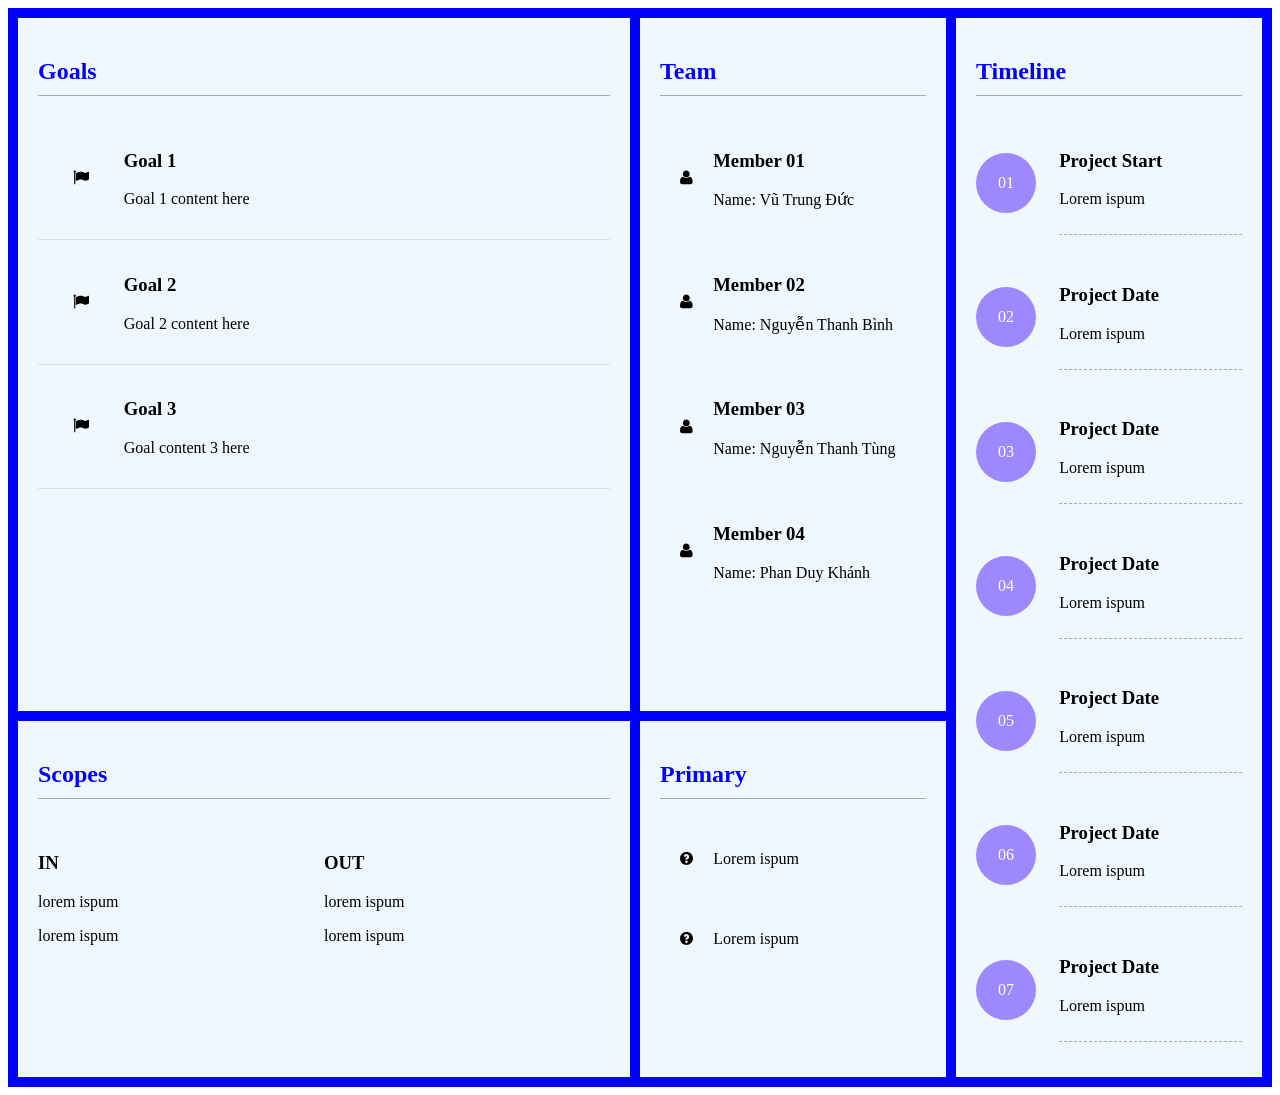
==== digital-cv.html @ 604ce502 "Add files via upload" ====
<!DOCTYPE html>
<html lang="en">
    <head>
        <meta charset="UTF-8"/>
        <meta http-equiv="X-UA-Compatible" content="IE=edge" />
        <meta name="viewport" content="width=device-width, initial-scale=1.0" />
        

        <!-- Icon font -->
        <link rel="stylesheet" href="./css/font.css" />

        <!-- Project Charter CSS -->
        <link rel="stylesheet" href="./css/digital-cv.css" />
    </head>
    <body>
        <!-- main section that handle layout by using template area -->
       <main class="main">
        <!-- goals -->
        <section class="goals">
            <h2>Goals</h2>
            <div class="goal-item">
                <div class="goal-icon">
                    <i class="icon-flag"></i>
                </div>
                <div class="goal-content">
                    <h3>Goal 1</h3>
                    <p>Goal 1 content here</p>
                </div>
            </div>
            <div class="goal-item">
                <div class="goal-icon">
                    <i class="icon-flag"></i>
                </div>
                <div class="goal-content">
                    <h3>Goal 2</h3>
                    <p>Goal 2 content here</p>
                </div>
            </div>
            <div class="goal-item">
                <div class="goal-icon">
                    <i class="icon-flag"></i>
                </div>
                <div class="goal-content">
                    <h3>Goal 3</h3>
                    <p >Goal content 3 here</p>
                </div>
            </div>
        </section>
        <!-- scopes -->
        <section class="scopes">
            <h2>Scopes</h2>
            <div class="scope-container">
                <div class="scope-item">
                    <h3>IN</h3>
                    <p>lorem ispum</p>
                    <p>lorem ispum</p>
                </div>
                <div class="scope-item">
                    <h3>OUT</h3>
                    <p>lorem ispum</p>
                    <p>lorem ispum</p>
                </div>
            </div>
        </section>
        <!-- team -->
        <section class="team">
            <h2>Team</h2>
            <div class="team-item">
                <div class="team-icon">
                    <i class="icon-user"></i>
                </div>
                <div class="team-content">
                    <h3>Member 01</h3>
                    <p>Name: Vũ Trung Đức</p>
                </div>
            </div>
            <div class="team-item">
                <div class="team-icon">
                    <i class="icon-user"></i>
                </div>
                <div class="team-content">
                    <h3>Member 02</h3>
                    <p>Name: Nguyễn Thanh Bình</p>
                </div>
            </div>
            <div class="team-item">
                <div class="team-icon">
                    <i class="icon-user"></i>
                </div>
                <div class="team-content">
                    <h3>Member 03</h3>
                    <p>Name: Nguyễn Thanh Tùng</p>
                </div>
            </div>
            <div class="team-item">
                <div class="team-icon">
                    <i class="icon-user"></i>
                </div>
                <div class="team-content">
                    <h3>Member 04</h3>
                    <p>Name: Phan Duy Khánh</p>
                </div>
            </div>
        </section>
        <!-- primary -->
        <section class="primary">
            <h2>Primary</h2>
            <div class="primary-item">
                <div class="primary-icon">
                    <i class="icon-question"></i>
                </div>
                <div class="primary-content">
                    <p>Lorem ispum</p>
                </div>
            </div>
            <div class="primary-item">
                <div class="primary-icon">
                    <i class="icon-question"></i>
                </div>
                <div class="primary-content">
                    <p>Lorem ispum</p>
                </div>
            </div>
        </section>
        <!-- timeline -->
        <section class="timeline">
            <h2>Timeline</h2>
            <div class="timeline-item">
                <div class="timeline-number">
                    <span>01</span>
            </div>
                <div class="timeline-content">
                    <h3>Project Start</h3>
                    <p>Lorem ispum</p>
                </div>
            </div>
            <div class="timeline-item">
                <div class="timeline-number">
                    <span>02</span>
            </div>
                <div class="timeline-content">
                    <h3>Project Date</h3>
                    <p>Lorem ispum</p>    
                </div>
            </div>
            <div class="timeline-item">
                <div class="timeline-number">
                    <span>03</span>
            </div>
                <div class="timeline-content">
                    <h3>Project Date</h3>
                    <p>Lorem ispum</p>    
                </div>
            </div>
            <div class="timeline-item">
                <div class="timeline-number">
                    <span>04</span>
            </div>
                <div class="timeline-content">
                    <h3>Project Date</h3>
                    <p>Lorem ispum</p>    
                </div>
            </div>
            <div class="timeline-item">
                <div class="timeline-number">
                    <span>05</span>
            </div>
                <div class="timeline-content">
                    <h3>Project Date</h3>
                    <p>Lorem ispum</p>    
                </div>
            </div>
            <div class="timeline-item">
                <div class="timeline-number">
                    <span>06</span>
            </div>
                <div class="timeline-content">
                    <h3>Project Date</h3>
                    <p>Lorem ispum</p>    
                </div>
            </div>
            <div class="timeline-item">
                <div class="timeline-number">
                    <span>07</span>
            </div>
                <div class="timeline-content">
                    <h3>Project Date</h3>
                    <p>Lorem ispum</p>    
                </div>
            </div>
        </section>
       </main>
    </body>
</html>
---- css/font.css ----
@font-face {
	font-family: 'open_sanslight';
	src: url('../fonts/OpenSans-Light-webfont.eot');
	src: url('../fonts/OpenSans-Light-webfont.eot#iefix') format('embedded-opentype'),
		url('../fonts/OpenSans-Light-webfont.woff') format('woff'),
		url('../fonts/OpenSans-Light-webfont.ttf') format('truetype'),
		url('../fonts/OpenSans-Light-webfont.svg#open_sanslight') format('svg');
	font-weight: normal;
	font-style: normal;

}

@font-face {
	font-family: 'open_sansitalic';
	src: url('../fonts/OpenSans-Italic-webfont.eot');
	src: url('../fonts/OpenSans-Italic-webfont.eot#iefix') format('embedded-opentype'),
		url('../fonts/OpenSans-Italic-webfont.woff') format('woff'),
		url('../fonts/OpenSans-Italic-webfont.ttf') format('truetype'),
		url('../fonts/OpenSans-Italic-webfont.svg#open_sansitalic') format('svg');
	font-weight: normal;
	font-style: normal;

}

@font-face {
	font-family: 'open_sanssemibold';
	src: url('../fonts/OpenSans-Semibold-webfont.eot');
	src: url('../fonts/OpenSans-Semibold-webfont.eot#iefix') format('embedded-opentype'),
		url('../fonts/OpenSans-Semibold-webfont.woff') format('woff'),
		url('../fonts/OpenSans-Semibold-webfont.ttf') format('truetype'),
		url('../fonts/OpenSans-Semibold-webfont.svg#open_sanssemibold') format('svg');
	font-weight: normal;
	font-style: normal;

}


@font-face {
	font-family: 'open_sanslight_italic';
	src: url('../fonts/OpenSans-LightItalic-webfont.eot');
	src: url('../fonts/OpenSans-LightItalic-webfont.eot#iefix') format('embedded-opentype'),
		url('../fonts/OpenSans-LightItalic-webfont.woff') format('woff'),
		url('../fonts/OpenSans-LightItalic-webfont.ttf') format('truetype'),
		url('../fonts/OpenSans-LightItalic-webfont.svg#open_sanslight_italic') format('svg');
	font-weight: normal;
	font-style: normal;

}

@font-face {
	font-family: 'open_sansregular';
	src: url('../fonts/OpenSans-Regular-webfont.eot');
	src: url('../fonts/OpenSans-Regular-webfont.eot#iefix') format('embedded-opentype'),
		url('../fonts/OpenSans-Regular-webfont.woff') format('woff'),
		url('../fonts/OpenSans-Regular-webfont.ttf') format('truetype'),
		url('../fonts/OpenSans-Regular-webfont.svg#open_sansregular') format('svg');
	font-weight: normal;
	font-style: normal;

}


@font-face {
	font-family: 'fontello';
	src: url('../fonts/fontello.eot');
	src: url('../fonts/fontello.eot#iefix') format('embedded-opentype'),
		url('../fonts/fontello.woff') format('woff'),
		url('../fonts/fontello.ttf') format('truetype'),
		url('../fonts/fontello.svg#fontello') format('svg');
	font-weight: normal;
	font-style: normal;
}

[class^="icon-"]:before,
[class*=" icon-"]:before {
	font-family: "fontello";
	font-style: normal;
	font-weight: normal;
	speak: none;

	display: inline-block;
	text-decoration: inherit;
	width: 1em;
	margin-right: .2em;
	text-align: center;
	/* opacity: .8; */

	/* For safety - reset parent styles, that can break glyph codes*/
	font-variant: normal;
	text-transform: none;

	/* fix buttons height, for twitter bootstrap */
	line-height: 1em;

	/* Animation center compensation - margins should be symmetric */
	/* remove if not needed */
	margin-left: .2em;

	/* you can be more comfortable with increased icons size */
	/* font-size: 120%; */

	/* Font smoothing. That was taken from TWBS */
	-webkit-font-smoothing: antialiased;
	-moz-osx-font-smoothing: grayscale;

	/* Uncomment for 3D effect */
	/* text-shadow: 1px 1px 1px rgba(127, 127, 127, 0.3); */
}

.icon-emo-happy:before {
	content: '\e800';
}

/* '' */
.icon-emo-wink:before {
	content: '\e801';
}

/* '' */
.icon-emo-wink2:before {
	content: '\e802';
}

/* '' */
.icon-emo-unhappy:before {
	content: '\e803';
}

/* '' */
.icon-emo-sleep:before {
	content: '\e804';
}

/* '' */
.icon-emo-thumbsup:before {
	content: '\e805';
}

/* '' */
.icon-emo-devil:before {
	content: '\e806';
}

/* '' */
.icon-emo-surprised:before {
	content: '\e807';
}

/* '' */
.icon-emo-tongue:before {
	content: '\e808';
}

/* '' */
.icon-emo-coffee:before {
	content: '\e809';
}

/* '' */
.icon-emo-sunglasses:before {
	content: '\e80a';
}

/* '' */
.icon-emo-displeased:before {
	content: '\e80b';
}

/* '' */
.icon-emo-beer:before {
	content: '\e80c';
}

/* '' */
.icon-emo-grin:before {
	content: '\e80d';
}

/* '' */
.icon-emo-angry:before {
	content: '\e80e';
}

/* '' */
.icon-emo-saint:before {
	content: '\e80f';
}

/* '' */
.icon-emo-cry:before {
	content: '\e810';
}

/* '' */
.icon-emo-shoot:before {
	content: '\e811';
}

/* '' */
.icon-emo-squint:before {
	content: '\e812';
}

/* '' */
.icon-emo-laugh:before {
	content: '\e813';
}

/* '' */
.icon-spin1:before {
	content: '\e814';
}

/* '' */
.icon-spin2:before {
	content: '\e815';
}

/* '' */
.icon-spin3:before {
	content: '\e816';
}

/* '' */
.icon-spin4:before {
	content: '\e817';
}

/* '' */
.icon-spin5:before {
	content: '\e818';
}

/* '' */
.icon-spin6:before {
	content: '\e819';
}

/* '' */
.icon-firefox:before {
	content: '\e81a';
}

/* '' */
.icon-chrome:before {
	content: '\e81b';
}

/* '' */
.icon-opera:before {
	content: '\e81c';
}

/* '' */
.icon-ie:before {
	content: '\e81d';
}

/* '' */
.icon-crown:before {
	content: '\e81e';
}

/* '' */
.icon-crown-plus:before {
	content: '\e81f';
}

/* '' */
.icon-crown-minus:before {
	content: '\e820';
}

/* '' */
.icon-marquee:before {
	content: '\e821';
}

/* '' */
.icon-glass:before {
	content: '\e822';
}

/* '' */
.icon-music:before {
	content: '\e823';
}

/* '' */
.icon-search:before {
	content: '\e824';
}

/* '' */
.icon-mail:before {
	content: '\e825';
}

/* '' */
.icon-mail-alt:before {
	content: '\e826';
}

/* '' */
.icon-mail-squared:before {
	content: '\e827';
}

/* '' */
.icon-heart:before {
	content: '\e828';
}

/* '' */
.icon-heart-empty:before {
	content: '\e829';
}

/* '' */
.icon-star-1:before {
	content: '\e82a';
}

/* '' */
.icon-star-empty-1:before {
	content: '\e82b';
}

/* '' */
.icon-star-half:before {
	content: '\e82c';
}

/* '' */
.icon-star-half-alt:before {
	content: '\e82d';
}

/* '' */
.icon-user:before {
	content: '\e82e';
}

/* '' */
.icon-user-plus:before {
	content: '\e82f';
}

/* '' */
.icon-user-times:before {
	content: '\e830';
}

/* '' */
.icon-users:before {
	content: '\e831';
}

/* '' */
.icon-male:before {
	content: '\e832';
}

/* '' */
.icon-female:before {
	content: '\e833';
}

/* '' */
.icon-child:before {
	content: '\e834';
}

/* '' */
.icon-user-secret:before {
	content: '\e835';
}

/* '' */
.icon-video:before {
	content: '\e836';
}

/* '' */
.icon-videocam:before {
	content: '\e837';
}

/* '' */
.icon-picture:before {
	content: '\e838';
}

/* '' */
.icon-camera:before {
	content: '\e839';
}

/* '' */
.icon-camera-alt:before {
	content: '\e83a';
}

/* '' */
.icon-th-large:before {
	content: '\e83b';
}

/* '' */
.icon-th:before {
	content: '\e83c';
}

/* '' */
.icon-th-list:before {
	content: '\e83d';
}

/* '' */
.icon-ok:before {
	content: '\e83e';
}

/* '' */
.icon-ok-circled:before {
	content: '\e83f';
}

/* '' */
.icon-ok-circled2:before {
	content: '\e840';
}

/* '' */
.icon-ok-squared:before {
	content: '\e841';
}

/* '' */
.icon-cancel:before {
	content: '\e842';
}

/* '' */
.icon-cancel-circled:before {
	content: '\e843';
}

/* '' */
.icon-cancel-circled2:before {
	content: '\e844';
}

/* '' */
.icon-plus:before {
	content: '\e845';
}

/* '' */
.icon-plus-circled:before {
	content: '\e846';
}

/* '' */
.icon-plus-squared:before {
	content: '\e847';
}

/* '' */
.icon-plus-squared-alt:before {
	content: '\e848';
}

/* '' */
.icon-minus:before {
	content: '\e849';
}

/* '' */
.icon-minus-circled:before {
	content: '\e84a';
}

/* '' */
.icon-minus-squared:before {
	content: '\e84b';
}

/* '' */
.icon-minus-squared-alt:before {
	content: '\e84c';
}

/* '' */
.icon-help:before {
	content: '\e84d';
}

/* '' */
.icon-help-circled:before {
	content: '\e84e';
}

/* '' */
.icon-info-circled:before {
	content: '\e84f';
}

/* '' */
.icon-info:before {
	content: '\e850';
}

/* '' */
.icon-home:before {
	content: '\e851';
}

/* '' */
.icon-link:before {
	content: '\e852';
}

/* '' */
.icon-unlink:before {
	content: '\e853';
}

/* '' */
.icon-link-ext:before {
	content: '\e854';
}

/* '' */
.icon-link-ext-alt:before {
	content: '\e855';
}

/* '' */
.icon-attach:before {
	content: '\e856';
}

/* '' */
.icon-lock:before {
	content: '\e857';
}

/* '' */
.icon-lock-open:before {
	content: '\e858';
}

/* '' */
.icon-lock-open-alt:before {
	content: '\e859';
}

/* '' */
.icon-pin:before {
	content: '\e85a';
}

/* '' */
.icon-eye:before {
	content: '\e85b';
}

/* '' */
.icon-eye-off:before {
	content: '\e85c';
}

/* '' */
.icon-tag-1:before {
	content: '\e85d';
}

/* '' */
.icon-tags:before {
	content: '\e85e';
}

/* '' */
.icon-bookmark:before {
	content: '\e85f';
}

/* '' */
.icon-bookmark-empty:before {
	content: '\e860';
}

/* '' */
.icon-flag:before {
	content: '\e861';
}

/* '' */
.icon-flag-empty:before {
	content: '\e862';
}

/* '' */
.icon-flag-checkered:before {
	content: '\e863';
}

/* '' */
.icon-thumbs-up:before {
	content: '\e864';
}

/* '' */
.icon-thumbs-down:before {
	content: '\e865';
}

/* '' */
.icon-thumbs-up-alt:before {
	content: '\e866';
}

/* '' */
.icon-thumbs-down-alt:before {
	content: '\e867';
}

/* '' */
.icon-download:before {
	content: '\e868';
}

/* '' */
.icon-upload:before {
	content: '\e869';
}

/* '' */
.icon-download-cloud:before {
	content: '\e86a';
}

/* '' */
.icon-upload-cloud:before {
	content: '\e86b';
}

/* '' */
.icon-reply:before {
	content: '\e86c';
}

/* '' */
.icon-reply-all:before {
	content: '\e86d';
}

/* '' */
.icon-forward:before {
	content: '\e86e';
}

/* '' */
.icon-quote-left:before {
	content: '\e86f';
}

/* '' */
.icon-quote-right:before {
	content: '\e870';
}

/* '' */
.icon-code:before {
	content: '\e871';
}

/* '' */
.icon-export:before {
	content: '\e872';
}

/* '' */
.icon-export-alt:before {
	content: '\e873';
}

/* '' */
.icon-share:before {
	content: '\e874';
}

/* '' */
.icon-share-squared:before {
	content: '\e875';
}

/* '' */
.icon-pencil:before {
	content: '\e876';
}

/* '' */
.icon-pencil-squared:before {
	content: '\e877';
}

/* '' */
.icon-edit:before {
	content: '\e878';
}

/* '' */
.icon-print:before {
	content: '\e879';
}

/* '' */
.icon-retweet:before {
	content: '\e87a';
}

/* '' */
.icon-keyboard:before {
	content: '\e87b';
}

/* '' */
.icon-gamepad:before {
	content: '\e87c';
}

/* '' */
.icon-comment:before {
	content: '\e87d';
}

/* '' */
.icon-chat:before {
	content: '\e87e';
}

/* '' */
.icon-comment-empty:before {
	content: '\e87f';
}

/* '' */
.icon-chat-empty:before {
	content: '\e880';
}

/* '' */
.icon-bell:before {
	content: '\e881';
}

/* '' */
.icon-bell-alt:before {
	content: '\e882';
}

/* '' */
.icon-bell-off:before {
	content: '\e883';
}

/* '' */
.icon-bell-off-empty:before {
	content: '\e884';
}

/* '' */
.icon-attention-alt:before {
	content: '\e885';
}

/* '' */
.icon-attention:before {
	content: '\e886';
}

/* '' */
.icon-attention-circled:before {
	content: '\e887';
}

/* '' */
.icon-location:before {
	content: '\e888';
}

/* '' */
.icon-direction:before {
	content: '\e889';
}

/* '' */
.icon-compass:before {
	content: '\e88a';
}

/* '' */
.icon-trash:before {
	content: '\e88b';
}

/* '' */
.icon-trash-empty:before {
	content: '\e88c';
}

/* '' */
.icon-doc:before {
	content: '\e88d';
}

/* '' */
.icon-docs:before {
	content: '\e88e';
}

/* '' */
.icon-doc-text:before {
	content: '\e88f';
}

/* '' */
.icon-doc-inv:before {
	content: '\e890';
}

/* '' */
.icon-doc-text-inv:before {
	content: '\e891';
}

/* '' */
.icon-file-pdf:before {
	content: '\e892';
}

/* '' */
.icon-file-word:before {
	content: '\e893';
}

/* '' */
.icon-file-excel:before {
	content: '\e894';
}

/* '' */
.icon-file-powerpoint:before {
	content: '\e895';
}

/* '' */
.icon-file-image:before {
	content: '\e896';
}

/* '' */
.icon-file-archive:before {
	content: '\e897';
}

/* '' */
.icon-file-audio:before {
	content: '\e898';
}

/* '' */
.icon-file-video:before {
	content: '\e899';
}

/* '' */
.icon-file-code:before {
	content: '\e89a';
}

/* '' */
.icon-folder:before {
	content: '\e89b';
}

/* '' */
.icon-folder-open:before {
	content: '\e89c';
}

/* '' */
.icon-folder-empty:before {
	content: '\e89d';
}

/* '' */
.icon-folder-open-empty:before {
	content: '\e89e';
}

/* '' */
.icon-box:before {
	content: '\e89f';
}

/* '' */
.icon-rss:before {
	content: '\e8a0';
}

/* '' */
.icon-rss-squared:before {
	content: '\e8a1';
}

/* '' */
.icon-phone:before {
	content: '\e8a2';
}

/* '' */
.icon-phone-squared:before {
	content: '\e8a3';
}

/* '' */
.icon-fax:before {
	content: '\e8a4';
}

/* '' */
.icon-menu:before {
	content: '\e8a5';
}

/* '' */
.icon-cog:before {
	content: '\e8a6';
}

/* '' */
.icon-cog-alt:before {
	content: '\e8a7';
}

/* '' */
.icon-wrench:before {
	content: '\e8a8';
}

/* '' */
.icon-sliders:before {
	content: '\e8a9';
}

/* '' */
.icon-basket:before {
	content: '\e8aa';
}

/* '' */
.icon-cart-plus:before {
	content: '\e8ab';
}

/* '' */
.icon-cart-arrow-down:before {
	content: '\e8ac';
}

/* '' */
.icon-calendar:before {
	content: '\e8ad';
}

/* '' */
.icon-calendar-empty:before {
	content: '\e8ae';
}

/* '' */
.icon-login:before {
	content: '\e8af';
}

/* '' */
.icon-logout:before {
	content: '\e8b0';
}

/* '' */
.icon-mic:before {
	content: '\e8b1';
}

/* '' */
.icon-mute:before {
	content: '\e8b2';
}

/* '' */
.icon-volume-off:before {
	content: '\e8b3';
}

/* '' */
.icon-volume-down:before {
	content: '\e8b4';
}

/* '' */
.icon-volume-up:before {
	content: '\e8b5';
}

/* '' */
.icon-headphones:before {
	content: '\e8b6';
}

/* '' */
.icon-clock:before {
	content: '\e8b7';
}

/* '' */
.icon-lightbulb:before {
	content: '\e8b8';
}

/* '' */
.icon-block:before {
	content: '\e8b9';
}

/* '' */
.icon-resize-full:before {
	content: '\e8ba';
}

/* '' */
.icon-resize-full-alt:before {
	content: '\e8bb';
}

/* '' */
.icon-resize-small:before {
	content: '\e8bc';
}

/* '' */
.icon-resize-vertical:before {
	content: '\e8bd';
}

/* '' */
.icon-resize-horizontal:before {
	content: '\e8be';
}

/* '' */
.icon-move:before {
	content: '\e8bf';
}

/* '' */
.icon-zoom-in:before {
	content: '\e8c0';
}

/* '' */
.icon-zoom-out:before {
	content: '\e8c1';
}

/* '' */
.icon-down-circled2:before {
	content: '\e8c2';
}

/* '' */
.icon-up-circled2:before {
	content: '\e8c3';
}

/* '' */
.icon-left-circled2:before {
	content: '\e8c4';
}

/* '' */
.icon-right-circled2:before {
	content: '\e8c5';
}

/* '' */
.icon-down-dir:before {
	content: '\e8c6';
}

/* '' */
.icon-up-dir:before {
	content: '\e8c7';
}

/* '' */
.icon-left-dir:before {
	content: '\e8c8';
}

/* '' */
.icon-right-dir:before {
	content: '\e8c9';
}

/* '' */
.icon-down-open:before {
	content: '\e8ca';
}

/* '' */
.icon-left-open:before {
	content: '\e8cb';
}

/* '' */
.icon-right-open:before {
	content: '\e8cc';
}

/* '' */
.icon-up-open:before {
	content: '\e8cd';
}

/* '' */
.icon-angle-left:before {
	content: '\e8ce';
}

/* '' */
.icon-angle-right:before {
	content: '\e8cf';
}

/* '' */
.icon-angle-up:before {
	content: '\e8d0';
}

/* '' */
.icon-angle-down:before {
	content: '\e8d1';
}

/* '' */
.icon-angle-circled-left:before {
	content: '\e8d2';
}

/* '' */
.icon-angle-circled-right:before {
	content: '\e8d3';
}

/* '' */
.icon-angle-circled-up:before {
	content: '\e8d4';
}

/* '' */
.icon-angle-circled-down:before {
	content: '\e8d5';
}

/* '' */
.icon-angle-double-left:before {
	content: '\e8d6';
}

/* '' */
.icon-angle-double-right:before {
	content: '\e8d7';
}

/* '' */
.icon-angle-double-up:before {
	content: '\e8d8';
}

/* '' */
.icon-angle-double-down:before {
	content: '\e8d9';
}

/* '' */
.icon-down:before {
	content: '\e8da';
}

/* '' */
.icon-left:before {
	content: '\e8db';
}

/* '' */
.icon-right:before {
	content: '\e8dc';
}

/* '' */
.icon-up:before {
	content: '\e8dd';
}

/* '' */
.icon-down-big:before {
	content: '\e8de';
}

/* '' */
.icon-left-big:before {
	content: '\e8df';
}

/* '' */
.icon-right-big:before {
	content: '\e8e0';
}

/* '' */
.icon-up-big:before {
	content: '\e8e1';
}

/* '' */
.icon-right-hand:before {
	content: '\e8e2';
}

/* '' */
.icon-left-hand:before {
	content: '\e8e3';
}

/* '' */
.icon-up-hand:before {
	content: '\e8e4';
}

/* '' */
.icon-down-hand:before {
	content: '\e8e5';
}

/* '' */
.icon-left-circled:before {
	content: '\e8e6';
}

/* '' */
.icon-right-circled:before {
	content: '\e8e7';
}

/* '' */
.icon-up-circled:before {
	content: '\e8e8';
}

/* '' */
.icon-down-circled:before {
	content: '\e8e9';
}

/* '' */
.icon-cw:before {
	content: '\e8ea';
}

/* '' */
.icon-ccw:before {
	content: '\e8eb';
}

/* '' */
.icon-arrows-cw:before {
	content: '\e8ec';
}

/* '' */
.icon-level-up:before {
	content: '\e8ed';
}

/* '' */
.icon-level-down:before {
	content: '\e8ee';
}

/* '' */
.icon-shuffle:before {
	content: '\e8ef';
}

/* '' */
.icon-exchange:before {
	content: '\e8f0';
}

/* '' */
.icon-history:before {
	content: '\e8f1';
}

/* '' */
.icon-expand:before {
	content: '\e8f2';
}

/* '' */
.icon-collapse:before {
	content: '\e8f3';
}

/* '' */
.icon-expand-right:before {
	content: '\e8f4';
}

/* '' */
.icon-collapse-left:before {
	content: '\e8f5';
}

/* '' */
.icon-play:before {
	content: '\e8f6';
}

/* '' */
.icon-play-circled:before {
	content: '\e8f7';
}

/* '' */
.icon-play-circled2:before {
	content: '\e8f8';
}

/* '' */
.icon-stop:before {
	content: '\e8f9';
}

/* '' */
.icon-pause:before {
	content: '\e8fa';
}

/* '' */
.icon-to-end:before {
	content: '\e8fb';
}

/* '' */
.icon-to-end-alt:before {
	content: '\e8fc';
}

/* '' */
.icon-to-start:before {
	content: '\e8fd';
}

/* '' */
.icon-to-start-alt:before {
	content: '\e8fe';
}

/* '' */
.icon-fast-fw:before {
	content: '\e8ff';
}

/* '' */
.icon-fast-bw:before {
	content: '\e900';
}

/* '' */
.icon-eject:before {
	content: '\e901';
}

/* '' */
.icon-target:before {
	content: '\e902';
}

/* '' */
.icon-signal:before {
	content: '\e903';
}

/* '' */
.icon-wifi:before {
	content: '\e904';
}

/* '' */
.icon-award:before {
	content: '\e905';
}

/* '' */
.icon-desktop:before {
	content: '\e906';
}

/* '' */
.icon-laptop:before {
	content: '\e907';
}

/* '' */
.icon-tablet:before {
	content: '\e908';
}

/* '' */
.icon-mobile:before {
	content: '\e909';
}

/* '' */
.icon-inbox:before {
	content: '\e90a';
}

/* '' */
.icon-globe:before {
	content: '\e90b';
}

/* '' */
.icon-sun:before {
	content: '\e90c';
}

/* '' */
.icon-cloud:before {
	content: '\e90d';
}

/* '' */
.icon-flash:before {
	content: '\e90e';
}

/* '' */
.icon-moon:before {
	content: '\e90f';
}

/* '' */
.icon-umbrella-1:before {
	content: '\e910';
}

/* '' */
.icon-flight:before {
	content: '\e911';
}

/* '' */
.icon-fighter-jet:before {
	content: '\e912';
}

/* '' */
.icon-paper-plane:before {
	content: '\e913';
}

/* '' */
.icon-paper-plane-empty:before {
	content: '\e914';
}

/* '' */
.icon-space-shuttle:before {
	content: '\e915';
}

/* '' */
.icon-leaf:before {
	content: '\e916';
}

/* '' */
.icon-font:before {
	content: '\e917';
}

/* '' */
.icon-bold:before {
	content: '\e918';
}

/* '' */
.icon-medium:before {
	content: '\e919';
}

/* '' */
.icon-italic:before {
	content: '\e91a';
}

/* '' */
.icon-header:before {
	content: '\e91b';
}

/* '' */
.icon-paragraph:before {
	content: '\e91c';
}

/* '' */
.icon-text-height:before {
	content: '\e91d';
}

/* '' */
.icon-text-width:before {
	content: '\e91e';
}

/* '' */
.icon-align-left:before {
	content: '\e91f';
}

/* '' */
.icon-align-center:before {
	content: '\e920';
}

/* '' */
.icon-align-right:before {
	content: '\e921';
}

/* '' */
.icon-align-justify:before {
	content: '\e922';
}

/* '' */
.icon-list:before {
	content: '\e923';
}

/* '' */
.icon-indent-left:before {
	content: '\e924';
}

/* '' */
.icon-indent-right:before {
	content: '\e925';
}

/* '' */
.icon-list-bullet:before {
	content: '\e926';
}

/* '' */
.icon-list-numbered:before {
	content: '\e927';
}

/* '' */
.icon-strike:before {
	content: '\e928';
}

/* '' */
.icon-underline:before {
	content: '\e929';
}

/* '' */
.icon-superscript:before {
	content: '\e92a';
}

/* '' */
.icon-subscript:before {
	content: '\e92b';
}

/* '' */
.icon-table:before {
	content: '\e92c';
}

/* '' */
.icon-columns:before {
	content: '\e92d';
}

/* '' */
.icon-crop:before {
	content: '\e92e';
}

/* '' */
.icon-scissors:before {
	content: '\e92f';
}

/* '' */
.icon-paste:before {
	content: '\e930';
}

/* '' */
.icon-briefcase:before {
	content: '\e931';
}

/* '' */
.icon-suitcase:before {
	content: '\e932';
}

/* '' */
.icon-ellipsis:before {
	content: '\e933';
}

/* '' */
.icon-ellipsis-vert:before {
	content: '\e934';
}

/* '' */
.icon-off:before {
	content: '\e935';
}

/* '' */
.icon-road:before {
	content: '\e936';
}

/* '' */
.icon-list-alt:before {
	content: '\e937';
}

/* '' */
.icon-qrcode:before {
	content: '\e938';
}

/* '' */
.icon-barcode:before {
	content: '\e939';
}

/* '' */
.icon-book:before {
	content: '\e93a';
}

/* '' */
.icon-ajust:before {
	content: '\e93b';
}

/* '' */
.icon-tint:before {
	content: '\e93c';
}

/* '' */
.icon-toggle-off:before {
	content: '\e93d';
}

/* '' */
.icon-toggle-on:before {
	content: '\e93e';
}

/* '' */
.icon-check:before {
	content: '\e93f';
}

/* '' */
.icon-check-empty:before {
	content: '\e940';
}

/* '' */
.icon-circle:before {
	content: '\e941';
}

/* '' */
.icon-circle-empty:before {
	content: '\e942';
}

/* '' */
.icon-circle-thin:before {
	content: '\e943';
}

/* '' */
.icon-circle-notch:before {
	content: '\e944';
}

/* '' */
.icon-dot-circled:before {
	content: '\e945';
}

/* '' */
.icon-asterisk:before {
	content: '\e946';
}

/* '' */
.icon-gift:before {
	content: '\e947';
}

/* '' */
.icon-fire:before {
	content: '\e948';
}

/* '' */
.icon-magnet:before {
	content: '\e949';
}

/* '' */
.icon-chart-bar:before {
	content: '\e94a';
}

/* '' */
.icon-chart-area:before {
	content: '\e94b';
}

/* '' */
.icon-chart-pie:before {
	content: '\e94c';
}

/* '' */
.icon-chart-line:before {
	content: '\e94d';
}

/* '' */
.icon-ticket:before {
	content: '\e94e';
}

/* '' */
.icon-credit-card:before {
	content: '\e94f';
}

/* '' */
.icon-floppy:before {
	content: '\e950';
}

/* '' */
.icon-megaphone:before {
	content: '\e951';
}

/* '' */
.icon-hdd:before {
	content: '\e952';
}

/* '' */
.icon-key:before {
	content: '\e953';
}

/* '' */
.icon-fork:before {
	content: '\e954';
}

/* '' */
.icon-rocket:before {
	content: '\e955';
}

/* '' */
.icon-bug:before {
	content: '\e956';
}

/* '' */
.icon-certificate:before {
	content: '\e957';
}

/* '' */
.icon-tasks:before {
	content: '\e958';
}

/* '' */
.icon-filter:before {
	content: '\e959';
}

/* '' */
.icon-beaker:before {
	content: '\e95a';
}

/* '' */
.icon-magic:before {
	content: '\e95b';
}

/* '' */
.icon-cab:before {
	content: '\e95c';
}

/* '' */
.icon-taxi:before {
	content: '\e95d';
}

/* '' */
.icon-truck:before {
	content: '\e95e';
}

/* '' */
.icon-bus:before {
	content: '\e95f';
}

/* '' */
.icon-bicycle:before {
	content: '\e960';
}

/* '' */
.icon-motorcycle:before {
	content: '\e961';
}

/* '' */
.icon-train:before {
	content: '\e962';
}

/* '' */
.icon-subway:before {
	content: '\e963';
}

/* '' */
.icon-ship:before {
	content: '\e964';
}

/* '' */
.icon-money:before {
	content: '\e965';
}

/* '' */
.icon-euro:before {
	content: '\e966';
}

/* '' */
.icon-pound:before {
	content: '\e967';
}

/* '' */
.icon-dollar:before {
	content: '\e968';
}

/* '' */
.icon-rupee:before {
	content: '\e969';
}

/* '' */
.icon-yen:before {
	content: '\e96a';
}

/* '' */
.icon-rouble:before {
	content: '\e96b';
}

/* '' */
.icon-shekel:before {
	content: '\e96c';
}

/* '' */
.icon-try:before {
	content: '\e96d';
}

/* '' */
.icon-won:before {
	content: '\e96e';
}

/* '' */
.icon-bitcoin:before {
	content: '\e96f';
}

/* '' */
.icon-viacoin:before {
	content: '\e970';
}

/* '' */
.icon-sort:before {
	content: '\e971';
}

/* '' */
.icon-sort-down:before {
	content: '\e972';
}

/* '' */
.icon-sort-up:before {
	content: '\e973';
}

/* '' */
.icon-sort-alt-up:before {
	content: '\e974';
}

/* '' */
.icon-sort-alt-down:before {
	content: '\e975';
}

/* '' */
.icon-sort-name-up:before {
	content: '\e976';
}

/* '' */
.icon-sort-name-down:before {
	content: '\e977';
}

/* '' */
.icon-sort-number-up:before {
	content: '\e978';
}

/* '' */
.icon-sort-number-down:before {
	content: '\e979';
}

/* '' */
.icon-hammer:before {
	content: '\e97a';
}

/* '' */
.icon-gauge:before {
	content: '\e97b';
}

/* '' */
.icon-sitemap:before {
	content: '\e97c';
}

/* '' */
.icon-spinner:before {
	content: '\e97d';
}

/* '' */
.icon-coffee:before {
	content: '\e97e';
}

/* '' */
.icon-food:before {
	content: '\e97f';
}

/* '' */
.icon-beer:before {
	content: '\e980';
}

/* '' */
.icon-user-md:before {
	content: '\e981';
}

/* '' */
.icon-stethoscope:before {
	content: '\e982';
}

/* '' */
.icon-heartbeat:before {
	content: '\e983';
}

/* '' */
.icon-ambulance:before {
	content: '\e984';
}

/* '' */
.icon-medkit:before {
	content: '\e985';
}

/* '' */
.icon-h-sigh:before {
	content: '\e986';
}

/* '' */
.icon-bed:before {
	content: '\e987';
}

/* '' */
.icon-hospital:before {
	content: '\e988';
}

/* '' */
.icon-building:before {
	content: '\e989';
}

/* '' */
.icon-building-filled:before {
	content: '\e98a';
}

/* '' */
.icon-bank:before {
	content: '\e98b';
}

/* '' */
.icon-smile:before {
	content: '\e98c';
}

/* '' */
.icon-frown:before {
	content: '\e98d';
}

/* '' */
.icon-meh:before {
	content: '\e98e';
}

/* '' */
.icon-anchor:before {
	content: '\e98f';
}

/* '' */
.icon-terminal:before {
	content: '\e990';
}

/* '' */
.icon-eraser:before {
	content: '\e991';
}

/* '' */
.icon-puzzle:before {
	content: '\e992';
}

/* '' */
.icon-shield:before {
	content: '\e993';
}

/* '' */
.icon-extinguisher:before {
	content: '\e994';
}

/* '' */
.icon-bullseye:before {
	content: '\e995';
}

/* '' */
.icon-wheelchair:before {
	content: '\e996';
}

/* '' */
.icon-language:before {
	content: '\e997';
}

/* '' */
.icon-graduation-cap:before {
	content: '\e998';
}

/* '' */
.icon-paw:before {
	content: '\e999';
}

/* '' */
.icon-spoon:before {
	content: '\e99a';
}

/* '' */
.icon-cube:before {
	content: '\e99b';
}

/* '' */
.icon-cubes:before {
	content: '\e99c';
}

/* '' */
.icon-recycle:before {
	content: '\e99d';
}

/* '' */
.icon-tree:before {
	content: '\e99e';
}

/* '' */
.icon-database:before {
	content: '\e99f';
}

/* '' */
.icon-server:before {
	content: '\e9a0';
}

/* '' */
.icon-lifebuoy:before {
	content: '\e9a1';
}

/* '' */
.icon-rebel:before {
	content: '\e9a2';
}

/* '' */
.icon-empire:before {
	content: '\e9a3';
}

/* '' */
.icon-bomb:before {
	content: '\e9a4';
}

/* '' */
.icon-soccer-ball:before {
	content: '\e9a5';
}

/* '' */
.icon-tty:before {
	content: '\e9a6';
}

/* '' */
.icon-binoculars:before {
	content: '\e9a7';
}

/* '' */
.icon-plug:before {
	content: '\e9a8';
}

/* '' */
.icon-newspaper:before {
	content: '\e9a9';
}

/* '' */
.icon-calc:before {
	content: '\e9aa';
}

/* '' */
.icon-copyright:before {
	content: '\e9ab';
}

/* '' */
.icon-at:before {
	content: '\e9ac';
}

/* '' */
.icon-eyedropper:before {
	content: '\e9ad';
}

/* '' */
.icon-brush:before {
	content: '\e9ae';
}

/* '' */
.icon-birthday:before {
	content: '\e9af';
}

/* '' */
.icon-diamond:before {
	content: '\e9b0';
}

/* '' */
.icon-street-view:before {
	content: '\e9b1';
}

/* '' */
.icon-venus:before {
	content: '\e9b2';
}

/* '' */
.icon-mars:before {
	content: '\e9b3';
}

/* '' */
.icon-mercury:before {
	content: '\e9b4';
}

/* '' */
.icon-transgender:before {
	content: '\e9b5';
}

/* '' */
.icon-transgender-alt:before {
	content: '\e9b6';
}

/* '' */
.icon-venus-double:before {
	content: '\e9b7';
}

/* '' */
.icon-mars-double:before {
	content: '\e9b8';
}

/* '' */
.icon-venus-mars:before {
	content: '\e9b9';
}

/* '' */
.icon-mars-stroke:before {
	content: '\e9ba';
}

/* '' */
.icon-mars-stroke-v:before {
	content: '\e9bb';
}

/* '' */
.icon-mars-stroke-h:before {
	content: '\e9bc';
}

/* '' */
.icon-neuter:before {
	content: '\e9bd';
}

/* '' */
.icon-cc-visa:before {
	content: '\e9be';
}

/* '' */
.icon-cc-mastercard:before {
	content: '\e9bf';
}

/* '' */
.icon-cc-discover:before {
	content: '\e9c0';
}

/* '' */
.icon-cc-amex:before {
	content: '\e9c1';
}

/* '' */
.icon-cc-paypal:before {
	content: '\e9c2';
}

/* '' */
.icon-cc-stripe:before {
	content: '\e9c3';
}

/* '' */
.icon-adn:before {
	content: '\e9c4';
}

/* '' */
.icon-android:before {
	content: '\e9c5';
}

/* '' */
.icon-angellist:before {
	content: '\e9c6';
}

/* '' */
.icon-apple:before {
	content: '\e9c7';
}

/* '' */
.icon-behance:before {
	content: '\e9c8';
}

/* '' */
.icon-behance-squared:before {
	content: '\e9c9';
}

/* '' */
.icon-bitbucket:before {
	content: '\e9ca';
}

/* '' */
.icon-bitbucket-squared:before {
	content: '\e9cb';
}

/* '' */
.icon-buysellads:before {
	content: '\e9cc';
}

/* '' */
.icon-cc:before {
	content: '\e9cd';
}

/* '' */
.icon-codeopen:before {
	content: '\e9ce';
}

/* '' */
.icon-connectdevelop:before {
	content: '\e9cf';
}

/* '' */
.icon-css3:before {
	content: '\e9d0';
}

/* '' */
.icon-dashcube:before {
	content: '\e9d1';
}

/* '' */
.icon-delicious:before {
	content: '\e9d2';
}

/* '' */
.icon-deviantart:before {
	content: '\e9d3';
}

/* '' */
.icon-digg:before {
	content: '\e9d4';
}

/* '' */
.icon-dribbble:before {
	content: '\e9d5';
}

/* '' */
.icon-dropbox:before {
	content: '\e9d6';
}

/* '' */
.icon-drupal:before {
	content: '\e9d7';
}

/* '' */
.icon-facebook:before {
	content: '\e9d8';
}

/* '' */
.icon-facebook-squared:before {
	content: '\e9d9';
}

/* '' */
.icon-facebook-official:before {
	content: '\e9da';
}

/* '' */
.icon-flickr:before {
	content: '\e9db';
}

/* '' */
.icon-forumbee:before {
	content: '\e9dc';
}

/* '' */
.icon-foursquare:before {
	content: '\e9dd';
}

/* '' */
.icon-git-squared:before {
	content: '\e9de';
}

/* '' */
.icon-git:before {
	content: '\e9df';
}

/* '' */
.icon-github:before {
	content: '\e9e0';
}

/* '' */
.icon-github-squared:before {
	content: '\e9e1';
}

/* '' */
.icon-github-circled:before {
	content: '\e9e2';
}

/* '' */
.icon-gittip:before {
	content: '\e9e3';
}

/* '' */
.icon-google:before {
	content: '\e9e4';
}

/* '' */
.icon-gplus:before {
	content: '\e9e5';
}

/* '' */
.icon-gplus-squared:before {
	content: '\e9e6';
}

/* '' */
.icon-gwallet:before {
	content: '\e9e7';
}

/* '' */
.icon-hacker-news:before {
	content: '\e9e8';
}

/* '' */
.icon-html5:before {
	content: '\e9e9';
}

/* '' */
.icon-instagram:before {
	content: '\e9ea';
}

/* '' */
.icon-ioxhost:before {
	content: '\e9eb';
}

/* '' */
.icon-joomla:before {
	content: '\e9ec';
}

/* '' */
.icon-jsfiddle:before {
	content: '\e9ed';
}

/* '' */
.icon-lastfm:before {
	content: '\e9ee';
}

/* '' */
.icon-lastfm-squared:before {
	content: '\e9ef';
}

/* '' */
.icon-leanpub:before {
	content: '\e9f0';
}

/* '' */
.icon-linkedin-squared:before {
	content: '\e9f1';
}

/* '' */
.icon-linux:before {
	content: '\e9f2';
}

/* '' */
.icon-linkedin:before {
	content: '\e9f3';
}

/* '' */
.icon-maxcdn:before {
	content: '\e9f4';
}

/* '' */
.icon-meanpath:before {
	content: '\e9f5';
}

/* '' */
.icon-openid:before {
	content: '\e9f6';
}

/* '' */
.icon-pagelines:before {
	content: '\e9f7';
}

/* '' */
.icon-paypal:before {
	content: '\e9f8';
}

/* '' */
.icon-pied-piper-squared:before {
	content: '\e9f9';
}

/* '' */
.icon-pied-piper-alt:before {
	content: '\e9fa';
}

/* '' */
.icon-pinterest:before {
	content: '\e9fb';
}

/* '' */
.icon-pinterest-circled:before {
	content: '\e9fc';
}

/* '' */
.icon-pinterest-squared:before {
	content: '\e9fd';
}

/* '' */
.icon-qq:before {
	content: '\e9fe';
}

/* '' */
.icon-reddit:before {
	content: '\e9ff';
}

/* '' */
.icon-reddit-squared:before {
	content: '\ea00';
}

/* '' */
.icon-renren:before {
	content: '\ea01';
}

/* '' */
.icon-sellsy:before {
	content: '\ea02';
}

/* '' */
.icon-shirtsinbulk:before {
	content: '\ea03';
}

/* '' */
.icon-simplybuilt:before {
	content: '\ea04';
}

/* '' */
.icon-skyatlas:before {
	content: '\ea05';
}

/* '' */
.icon-skype:before {
	content: '\ea06';
}

/* '' */
.icon-slack:before {
	content: '\ea07';
}

/* '' */
.icon-slideshare:before {
	content: '\ea08';
}

/* '' */
.icon-soundcloud:before {
	content: '\ea09';
}

/* '' */
.icon-spotify:before {
	content: '\ea0a';
}

/* '' */
.icon-stackexchange:before {
	content: '\ea0b';
}

/* '' */
.icon-stackoverflow:before {
	content: '\ea0c';
}

/* '' */
.icon-steam:before {
	content: '\ea0d';
}

/* '' */
.icon-steam-squared:before {
	content: '\ea0e';
}

/* '' */
.icon-stumbleupon:before {
	content: '\ea0f';
}

/* '' */
.icon-stumbleupon-circled:before {
	content: '\ea10';
}

/* '' */
.icon-tencent-weibo:before {
	content: '\ea11';
}

/* '' */
.icon-trello:before {
	content: '\ea12';
}

/* '' */
.icon-tumblr:before {
	content: '\ea13';
}

/* '' */
.icon-tumblr-squared:before {
	content: '\ea14';
}

/* '' */
.icon-twitch:before {
	content: '\ea15';
}

/* '' */
.icon-note:before {
	content: '\ea16';
}

/* '' */
.icon-note-beamed:before {
	content: '\ea17';
}

/* '' */
.icon-music-1:before {
	content: '\ea18';
}

/* '' */
.icon-search-1:before {
	content: '\ea19';
}

/* '' */
.icon-flashlight:before {
	content: '\ea1a';
}

/* '' */
.icon-mail-1:before {
	content: '\ea1b';
}

/* '' */
.icon-heart-1:before {
	content: '\ea1c';
}

/* '' */
.icon-heart-empty-1:before {
	content: '\ea1d';
}

/* '' */
.icon-star:before {
	content: '\ea1e';
}

/* '' */
.icon-star-empty:before {
	content: '\ea1f';
}

/* '' */
.icon-user-1:before {
	content: '\ea20';
}

/* '' */
.icon-users-1:before {
	content: '\ea21';
}

/* '' */
.icon-user-add:before {
	content: '\ea22';
}

/* '' */
.icon-video-1:before {
	content: '\ea23';
}

/* '' */
.icon-picture-1:before {
	content: '\ea24';
}

/* '' */
.icon-camera-1:before {
	content: '\ea25';
}

/* '' */
.icon-layout:before {
	content: '\ea26';
}

/* '' */
.icon-menu-1:before {
	content: '\ea27';
}

/* '' */
.icon-check-1:before {
	content: '\ea28';
}

/* '' */
.icon-cancel-1:before {
	content: '\ea29';
}

/* '' */
.icon-cancel-circled-1:before {
	content: '\ea2a';
}

/* '' */
.icon-cancel-squared:before {
	content: '\ea2b';
}

/* '' */
.icon-plus-1:before {
	content: '\ea2c';
}

/* '' */
.icon-plus-circled-1:before {
	content: '\ea2d';
}

/* '' */
.icon-plus-squared-1:before {
	content: '\ea2e';
}

/* '' */
.icon-minus-1:before {
	content: '\ea2f';
}

/* '' */
.icon-minus-circled-1:before {
	content: '\ea30';
}

/* '' */
.icon-minus-squared-1:before {
	content: '\ea31';
}

/* '' */
.icon-help-1:before {
	content: '\ea32';
}

/* '' */
.icon-help-circled-1:before {
	content: '\ea33';
}

/* '' */
.icon-info-1:before {
	content: '\ea34';
}

/* '' */
.icon-info-circled-1:before {
	content: '\ea35';
}

/* '' */
.icon-back:before {
	content: '\ea36';
}

/* '' */
.icon-home-1:before {
	content: '\ea37';
}

/* '' */
.icon-link-1:before {
	content: '\ea38';
}

/* '' */
.icon-attach-1:before {
	content: '\ea39';
}

/* '' */
.icon-lock-1:before {
	content: '\ea3a';
}

/* '' */
.icon-lock-open-1:before {
	content: '\ea3b';
}

/* '' */
.icon-eye-1:before {
	content: '\ea3c';
}

/* '' */
.icon-tag:before {
	content: '\ea3d';
}

/* '' */
.icon-bookmark-1:before {
	content: '\ea3e';
}

/* '' */
.icon-bookmarks:before {
	content: '\ea3f';
}

/* '' */
.icon-flag-1:before {
	content: '\ea40';
}

/* '' */
.icon-thumbs-up-1:before {
	content: '\ea41';
}

/* '' */
.icon-thumbs-down-1:before {
	content: '\ea42';
}

/* '' */
.icon-download-1:before {
	content: '\ea43';
}

/* '' */
.icon-upload-1:before {
	content: '\ea44';
}

/* '' */
.icon-upload-cloud-1:before {
	content: '\ea45';
}

/* '' */
.icon-reply-1:before {
	content: '\ea46';
}

/* '' */
.icon-reply-all-1:before {
	content: '\ea47';
}

/* '' */
.icon-forward-1:before {
	content: '\ea48';
}

/* '' */
.icon-quote:before {
	content: '\ea49';
}

/* '' */
.icon-code-1:before {
	content: '\ea4a';
}

/* '' */
.icon-export-1:before {
	content: '\ea4b';
}

/* '' */
.icon-pencil-1:before {
	content: '\ea4c';
}

/* '' */
.icon-feather:before {
	content: '\ea4d';
}

/* '' */
.icon-print-1:before {
	content: '\ea4e';
}

/* '' */
.icon-retweet-1:before {
	content: '\ea4f';
}

/* '' */
.icon-keyboard-1:before {
	content: '\ea50';
}

/* '' */
.icon-comment-1:before {
	content: '\ea51';
}

/* '' */
.icon-chat-1:before {
	content: '\ea52';
}

/* '' */
.icon-bell-1:before {
	content: '\ea53';
}

/* '' */
.icon-attention-1:before {
	content: '\ea54';
}

/* '' */
.icon-alert:before {
	content: '\ea55';
}

/* '' */
.icon-vcard:before {
	content: '\ea56';
}

/* '' */
.icon-address:before {
	content: '\ea57';
}

/* '' */
.icon-location-1:before {
	content: '\ea58';
}

/* '' */
.icon-map:before {
	content: '\ea59';
}

/* '' */
.icon-direction-1:before {
	content: '\ea5a';
}

/* '' */
.icon-compass-1:before {
	content: '\ea5b';
}

/* '' */
.icon-cup:before {
	content: '\ea5c';
}

/* '' */
.icon-trash-1:before {
	content: '\ea5d';
}

/* '' */
.icon-doc-1:before {
	content: '\ea5e';
}

/* '' */
.icon-docs-1:before {
	content: '\ea5f';
}

/* '' */
.icon-doc-landscape:before {
	content: '\ea60';
}

/* '' */
.icon-doc-text-1:before {
	content: '\ea61';
}

/* '' */
.icon-doc-text-inv-1:before {
	content: '\ea62';
}

/* '' */
.icon-newspaper-1:before {
	content: '\ea63';
}

/* '' */
.icon-book-open:before {
	content: '\ea64';
}

/* '' */
.icon-book-1:before {
	content: '\ea65';
}

/* '' */
.icon-folder-1:before {
	content: '\ea66';
}

/* '' */
.icon-archive:before {
	content: '\ea67';
}

/* '' */
.icon-box-1:before {
	content: '\ea68';
}

/* '' */
.icon-rss-1:before {
	content: '\ea69';
}

/* '' */
.icon-phone-1:before {
	content: '\ea6a';
}

/* '' */
.icon-cog-1:before {
	content: '\ea6b';
}

/* '' */
.icon-tools:before {
	content: '\ea6c';
}

/* '' */
.icon-share-1:before {
	content: '\ea6d';
}

/* '' */
.icon-shareable:before {
	content: '\ea6e';
}

/* '' */
.icon-basket-1:before {
	content: '\ea6f';
}

/* '' */
.icon-bag:before {
	content: '\ea70';
}

/* '' */
.icon-calendar-1:before {
	content: '\ea71';
}

/* '' */
.icon-login-1:before {
	content: '\ea72';
}

/* '' */
.icon-logout-1:before {
	content: '\ea73';
}

/* '' */
.icon-mic-1:before {
	content: '\ea74';
}

/* '' */
.icon-mute-1:before {
	content: '\ea75';
}

/* '' */
.icon-sound:before {
	content: '\ea76';
}

/* '' */
.icon-volume:before {
	content: '\ea77';
}

/* '' */
.icon-clock-1:before {
	content: '\ea78';
}

/* '' */
.icon-hourglass:before {
	content: '\ea79';
}

/* '' */
.icon-lamp:before {
	content: '\ea7a';
}

/* '' */
.icon-light-down:before {
	content: '\ea7b';
}

/* '' */
.icon-light-up:before {
	content: '\ea7c';
}

/* '' */
.icon-adjust:before {
	content: '\ea7d';
}

/* '' */
.icon-block-1:before {
	content: '\ea7e';
}

/* '' */
.icon-resize-full-1:before {
	content: '\ea7f';
}

/* '' */
.icon-resize-small-1:before {
	content: '\ea80';
}

/* '' */
.icon-popup:before {
	content: '\ea81';
}

/* '' */
.icon-publish:before {
	content: '\ea82';
}

/* '' */
.icon-window:before {
	content: '\ea83';
}

/* '' */
.icon-arrow-combo:before {
	content: '\ea84';
}

/* '' */
.icon-down-circled-1:before {
	content: '\ea85';
}

/* '' */
.icon-left-circled-1:before {
	content: '\ea86';
}

/* '' */
.icon-right-circled-1:before {
	content: '\ea87';
}

/* '' */
.icon-up-circled-1:before {
	content: '\ea88';
}

/* '' */
.icon-down-open-1:before {
	content: '\ea89';
}

/* '' */
.icon-left-open-1:before {
	content: '\ea8a';
}

/* '' */
.icon-right-open-1:before {
	content: '\ea8b';
}

/* '' */
.icon-up-open-1:before {
	content: '\ea8c';
}

/* '' */
.icon-down-open-mini:before {
	content: '\ea8d';
}

/* '' */
.icon-left-open-mini:before {
	content: '\ea8e';
}

/* '' */
.icon-right-open-mini:before {
	content: '\ea8f';
}

/* '' */
.icon-up-open-mini:before {
	content: '\ea90';
}

/* '' */
.icon-down-open-big:before {
	content: '\ea91';
}

/* '' */
.icon-left-open-big:before {
	content: '\ea92';
}

/* '' */
.icon-right-open-big:before {
	content: '\ea93';
}

/* '' */
.icon-up-open-big:before {
	content: '\ea94';
}

/* '' */
.icon-down-1:before {
	content: '\ea95';
}

/* '' */
.icon-left-1:before {
	content: '\ea96';
}

/* '' */
.icon-right-1:before {
	content: '\ea97';
}

/* '' */
.icon-up-1:before {
	content: '\ea98';
}

/* '' */
.icon-down-dir-1:before {
	content: '\ea99';
}

/* '' */
.icon-left-dir-1:before {
	content: '\ea9a';
}

/* '' */
.icon-right-dir-1:before {
	content: '\ea9b';
}

/* '' */
.icon-up-dir-1:before {
	content: '\ea9c';
}

/* '' */
.icon-down-bold:before {
	content: '\ea9d';
}

/* '' */
.icon-left-bold:before {
	content: '\ea9e';
}

/* '' */
.icon-right-bold:before {
	content: '\ea9f';
}

/* '' */
.icon-up-bold:before {
	content: '\eaa0';
}

/* '' */
.icon-down-thin:before {
	content: '\eaa1';
}

/* '' */
.icon-left-thin:before {
	content: '\eaa2';
}

/* '' */
.icon-right-thin:before {
	content: '\eaa3';
}

/* '' */
.icon-up-thin:before {
	content: '\eaa4';
}

/* '' */
.icon-ccw-1:before {
	content: '\eaa5';
}

/* '' */
.icon-cw-1:before {
	content: '\eaa6';
}

/* '' */
.icon-arrows-ccw:before {
	content: '\eaa7';
}

/* '' */
.icon-level-down-1:before {
	content: '\eaa8';
}

/* '' */
.icon-level-up-1:before {
	content: '\eaa9';
}

/* '' */
.icon-shuffle-1:before {
	content: '\eaaa';
}

/* '' */
.icon-loop:before {
	content: '\eaab';
}

/* '' */
.icon-switch:before {
	content: '\eaac';
}

/* '' */
.icon-play-1:before {
	content: '\eaad';
}

/* '' */
.icon-stop-1:before {
	content: '\eaae';
}

/* '' */
.icon-pause-1:before {
	content: '\eaaf';
}

/* '' */
.icon-record:before {
	content: '\eab0';
}

/* '' */
.icon-to-end-1:before {
	content: '\eab1';
}

/* '' */
.icon-to-start-1:before {
	content: '\eab2';
}

/* '' */
.icon-fast-forward:before {
	content: '\eab3';
}

/* '' */
.icon-fast-backward:before {
	content: '\eab4';
}

/* '' */
.icon-progress-0:before {
	content: '\eab5';
}

/* '' */
.icon-progress-1:before {
	content: '\eab6';
}

/* '' */
.icon-progress-2:before {
	content: '\eab7';
}

/* '' */
.icon-progress-3:before {
	content: '\eab8';
}

/* '' */
.icon-target-1:before {
	content: '\eab9';
}

/* '' */
.icon-palette:before {
	content: '\eaba';
}

/* '' */
.icon-list-1:before {
	content: '\eabb';
}

/* '' */
.icon-list-add:before {
	content: '\eabc';
}

/* '' */
.icon-signal-1:before {
	content: '\eabd';
}

/* '' */
.icon-trophy:before {
	content: '\eabe';
}

/* '' */
.icon-battery:before {
	content: '\eabf';
}

/* '' */
.icon-back-in-time:before {
	content: '\eac0';
}

/* '' */
.icon-monitor:before {
	content: '\eac1';
}

/* '' */
.icon-mobile-1:before {
	content: '\eac2';
}

/* '' */
.icon-network:before {
	content: '\eac3';
}

/* '' */
.icon-cd:before {
	content: '\eac4';
}

/* '' */
.icon-inbox-1:before {
	content: '\eac5';
}

/* '' */
.icon-install:before {
	content: '\eac6';
}

/* '' */
.icon-globe-1:before {
	content: '\eac7';
}

/* '' */
.icon-cloud-1:before {
	content: '\eac8';
}

/* '' */
.icon-cloud-thunder:before {
	content: '\eac9';
}

/* '' */
.icon-flash-1:before {
	content: '\eaca';
}

/* '' */
.icon-moon-1:before {
	content: '\eacb';
}

/* '' */
.icon-flight-1:before {
	content: '\eacc';
}

/* '' */
.icon-paper-plane-1:before {
	content: '\eacd';
}

/* '' */
.icon-leaf-1:before {
	content: '\eace';
}

/* '' */
.icon-lifebuoy-1:before {
	content: '\eacf';
}

/* '' */
.icon-mouse:before {
	content: '\ead0';
}

/* '' */
.icon-briefcase-1:before {
	content: '\ead1';
}

/* '' */
.icon-suitcase-1:before {
	content: '\ead2';
}

/* '' */
.icon-dot:before {
	content: '\ead3';
}

/* '' */
.icon-dot-2:before {
	content: '\ead4';
}

/* '' */
.icon-dot-3:before {
	content: '\ead5';
}

/* '' */
.icon-brush-1:before {
	content: '\ead6';
}

/* '' */
.icon-magnet-1:before {
	content: '\ead7';
}

/* '' */
.icon-infinity:before {
	content: '\ead8';
}

/* '' */
.icon-erase:before {
	content: '\ead9';
}

/* '' */
.icon-chart-pie-1:before {
	content: '\eada';
}

/* '' */
.icon-chart-line-1:before {
	content: '\eadb';
}

/* '' */
.icon-chart-bar-1:before {
	content: '\eadc';
}

/* '' */
.icon-chart-area-1:before {
	content: '\eadd';
}

/* '' */
.icon-tape:before {
	content: '\eade';
}

/* '' */
.icon-graduation-cap-1:before {
	content: '\eadf';
}

/* '' */
.icon-language-1:before {
	content: '\eae0';
}

/* '' */
.icon-ticket-1:before {
	content: '\eae1';
}

/* '' */
.icon-water:before {
	content: '\eae2';
}

/* '' */
.icon-droplet:before {
	content: '\eae3';
}

/* '' */
.icon-air:before {
	content: '\eae4';
}

/* '' */
.icon-credit-card-1:before {
	content: '\eae5';
}

/* '' */
.icon-floppy-1:before {
	content: '\eae6';
}

/* '' */
.icon-clipboard:before {
	content: '\eae7';
}

/* '' */
.icon-megaphone-1:before {
	content: '\eae8';
}

/* '' */
.icon-database-1:before {
	content: '\eae9';
}

/* '' */
.icon-drive:before {
	content: '\eaea';
}

/* '' */
.icon-bucket:before {
	content: '\eaeb';
}

/* '' */
.icon-thermometer:before {
	content: '\eaec';
}

/* '' */
.icon-key-1:before {
	content: '\eaed';
}

/* '' */
.icon-flow-cascade:before {
	content: '\eaee';
}

/* '' */
.icon-flow-branch:before {
	content: '\eaef';
}

/* '' */
.icon-flow-tree:before {
	content: '\eaf0';
}

/* '' */
.icon-flow-line:before {
	content: '\eaf1';
}

/* '' */
.icon-flow-parallel:before {
	content: '\eaf2';
}

/* '' */
.icon-rocket-1:before {
	content: '\eaf3';
}

/* '' */
.icon-gauge-1:before {
	content: '\eaf4';
}

/* '' */
.icon-traffic-cone:before {
	content: '\eaf5';
}

/* '' */
.icon-cc-1:before {
	content: '\eaf6';
}

/* '' */
.icon-cc-by:before {
	content: '\eaf7';
}

/* '' */
.icon-cc-nc:before {
	content: '\eaf8';
}

/* '' */
.icon-cc-nc-eu:before {
	content: '\eaf9';
}

/* '' */
.icon-cc-nc-jp:before {
	content: '\eafa';
}

/* '' */
.icon-cc-sa:before {
	content: '\eafb';
}

/* '' */
.icon-cc-nd:before {
	content: '\eafc';
}

/* '' */
.icon-cc-pd:before {
	content: '\eafd';
}

/* '' */
.icon-cc-zero:before {
	content: '\eafe';
}

/* '' */
.icon-cc-share:before {
	content: '\eaff';
}

/* '' */
.icon-cc-remix:before {
	content: '\eb00';
}

/* '' */
.icon-github-1:before {
	content: '\eb01';
}

/* '' */
.icon-github-circled-1:before {
	content: '\eb02';
}

/* '' */
.icon-flickr-1:before {
	content: '\eb03';
}

/* '' */
.icon-flickr-circled:before {
	content: '\eb04';
}

/* '' */
.icon-vimeo:before {
	content: '\eb05';
}

/* '' */
.icon-vimeo-circled:before {
	content: '\eb06';
}

/* '' */
.icon-twitter:before {
	content: '\eb07';
}

/* '' */
.icon-twitter-circled:before {
	content: '\eb08';
}

/* '' */
.icon-facebook-1:before {
	content: '\eb09';
}

/* '' */
.icon-facebook-circled:before {
	content: '\eb0a';
}

/* '' */
.icon-facebook-squared-1:before {
	content: '\eb0b';
}

/* '' */
.icon-gplus-1:before {
	content: '\eb0c';
}

/* '' */
.icon-gplus-circled:before {
	content: '\eb0d';
}

/* '' */
.icon-pinterest-1:before {
	content: '\eb0e';
}

/* '' */
.icon-pinterest-circled-1:before {
	content: '\eb0f';
}

/* '' */
.icon-tumblr-1:before {
	content: '\eb10';
}

/* '' */
.icon-tumblr-circled:before {
	content: '\eb11';
}

/* '' */
.icon-linkedin-1:before {
	content: '\eb12';
}

/* '' */
.icon-linkedin-circled:before {
	content: '\eb13';
}

/* '' */
.icon-dribbble-1:before {
	content: '\eb14';
}

/* '' */
.icon-dribbble-circled:before {
	content: '\eb15';
}

/* '' */
.icon-stumbleupon-1:before {
	content: '\eb16';
}

/* '' */
.icon-stumbleupon-circled-1:before {
	content: '\eb17';
}

/* '' */
.icon-lastfm-1:before {
	content: '\eb18';
}

/* '' */
.icon-lastfm-circled:before {
	content: '\eb19';
}

/* '' */
.icon-rdio:before {
	content: '\eb1a';
}

/* '' */
.icon-rdio-circled:before {
	content: '\eb1b';
}

/* '' */
.icon-spotify-1:before {
	content: '\eb1c';
}

/* '' */
.icon-spotify-circled:before {
	content: '\eb1d';
}

/* '' */
.icon-qq-1:before {
	content: '\eb1e';
}

/* '' */
.icon-instagram-1:before {
	content: '\eb1f';
}

/* '' */
.icon-dropbox-1:before {
	content: '\eb20';
}

/* '' */
.icon-evernote:before {
	content: '\eb21';
}

/* '' */
.icon-flattr:before {
	content: '\eb22';
}

/* '' */
.icon-skype-1:before {
	content: '\eb23';
}

/* '' */
.icon-skype-circled:before {
	content: '\eb24';
}

/* '' */
.icon-renren-1:before {
	content: '\eb25';
}

/* '' */
.icon-sina-weibo:before {
	content: '\eb26';
}

/* '' */
.icon-paypal-1:before {
	content: '\eb27';
}

/* '' */
.icon-picasa:before {
	content: '\eb28';
}

/* '' */
.icon-soundcloud-1:before {
	content: '\eb29';
}

/* '' */
.icon-mixi:before {
	content: '\eb2a';
}

/* '' */
.icon-behance-1:before {
	content: '\eb2b';
}

/* '' */
.icon-google-circles:before {
	content: '\eb2c';
}

/* '' */
.icon-vkontakte:before {
	content: '\eb2d';
}

/* '' */
.icon-music-outline:before {
	content: '\eb2e';
}

/* '' */
.icon-music-2:before {
	content: '\eb2f';
}

/* '' */
.icon-search-outline:before {
	content: '\eb30';
}

/* '' */
.icon-search-2:before {
	content: '\eb31';
}

/* '' */
.icon-mail-2:before {
	content: '\eb32';
}

/* '' */
.icon-heart-2:before {
	content: '\eb33';
}

/* '' */
.icon-heart-filled:before {
	content: '\eb34';
}

/* '' */
.icon-star-2:before {
	content: '\eb35';
}

/* '' */
.icon-star-filled:before {
	content: '\eb36';
}

/* '' */
.icon-user-outline:before {
	content: '\eb37';
}

/* '' */
.icon-user-2:before {
	content: '\eb38';
}

/* '' */
.icon-users-outline:before {
	content: '\eb39';
}

/* '' */
.icon-users-2:before {
	content: '\eb3a';
}

/* '' */
.icon-user-add-outline:before {
	content: '\eb3b';
}

/* '' */
.icon-user-add-1:before {
	content: '\eb3c';
}

/* '' */
.icon-user-delete-outline:before {
	content: '\eb3d';
}

/* '' */
.icon-user-delete:before {
	content: '\eb3e';
}

/* '' */
.icon-video-2:before {
	content: '\eb3f';
}

/* '' */
.icon-videocam-outline:before {
	content: '\eb40';
}

/* '' */
.icon-videocam-1:before {
	content: '\eb41';
}

/* '' */
.icon-picture-outline:before {
	content: '\eb42';
}

/* '' */
.icon-picture-2:before {
	content: '\eb43';
}

/* '' */
.icon-camera-outline:before {
	content: '\eb44';
}

/* '' */
.icon-camera-2:before {
	content: '\eb45';
}

/* '' */
.icon-th-outline:before {
	content: '\eb46';
}

/* '' */
.icon-th-1:before {
	content: '\eb47';
}

/* '' */
.icon-th-large-outline:before {
	content: '\eb48';
}

/* '' */
.icon-th-large-1:before {
	content: '\eb49';
}

/* '' */
.icon-th-list-outline:before {
	content: '\eb4a';
}

/* '' */
.icon-th-list-1:before {
	content: '\eb4b';
}

/* '' */
.icon-ok-outline:before {
	content: '\eb4c';
}

/* '' */
.icon-ok-1:before {
	content: '\eb4d';
}

/* '' */
.icon-cancel-outline:before {
	content: '\eb4e';
}

/* '' */
.icon-cancel-2:before {
	content: '\eb4f';
}

/* '' */
.icon-cancel-alt:before {
	content: '\eb50';
}

/* '' */
.icon-cancel-alt-filled:before {
	content: '\eb51';
}

/* '' */
.icon-cancel-circled-outline:before {
	content: '\eb52';
}

/* '' */
.icon-cancel-circled-2:before {
	content: '\eb53';
}

/* '' */
.icon-plus-outline:before {
	content: '\eb54';
}

/* '' */
.icon-plus-2:before {
	content: '\eb55';
}

/* '' */
.icon-minus-outline:before {
	content: '\eb56';
}

/* '' */
.icon-minus-2:before {
	content: '\eb57';
}

/* '' */
.icon-divide-outline:before {
	content: '\eb58';
}

/* '' */
.icon-divide:before {
	content: '\eb59';
}

/* '' */
.icon-eq-outline:before {
	content: '\eb5a';
}

/* '' */
.icon-eq:before {
	content: '\eb5b';
}

/* '' */
.icon-info-outline:before {
	content: '\eb5c';
}

/* '' */
.icon-info-2:before {
	content: '\eb5d';
}

/* '' */
.icon-home-outline:before {
	content: '\eb5e';
}

/* '' */
.icon-home-2:before {
	content: '\eb5f';
}

/* '' */
.icon-link-outline:before {
	content: '\eb60';
}

/* '' */
.icon-link-2:before {
	content: '\eb61';
}

/* '' */
.icon-attach-outline:before {
	content: '\eb62';
}

/* '' */
.icon-attach-2:before {
	content: '\eb63';
}

/* '' */
.icon-lock-2:before {
	content: '\eb64';
}

/* '' */
.icon-lock-filled:before {
	content: '\eb65';
}

/* '' */
.icon-lock-open-2:before {
	content: '\eb66';
}

/* '' */
.icon-lock-open-filled:before {
	content: '\eb67';
}

/* '' */
.icon-pin-outline:before {
	content: '\eb68';
}

/* '' */
.icon-pin-1:before {
	content: '\eb69';
}

/* '' */
.icon-eye-outline:before {
	content: '\eb6a';
}

/* '' */
.icon-eye-2:before {
	content: '\eb6b';
}

/* '' */
.icon-tag-2:before {
	content: '\eb6c';
}

/* '' */
.icon-tags-1:before {
	content: '\eb6d';
}

/* '' */
.icon-bookmark-2:before {
	content: '\eb6e';
}

/* '' */
.icon-flag-2:before {
	content: '\eb6f';
}

/* '' */
.icon-flag-filled:before {
	content: '\eb70';
}

/* '' */
.icon-thumbs-up-2:before {
	content: '\eb71';
}

/* '' */
.icon-thumbs-down-2:before {
	content: '\eb72';
}

/* '' */
.icon-download-outline:before {
	content: '\eb73';
}

/* '' */
.icon-download-2:before {
	content: '\eb74';
}

/* '' */
.icon-upload-outline:before {
	content: '\eb75';
}

/* '' */
.icon-upload-2:before {
	content: '\eb76';
}

/* '' */
.icon-upload-cloud-outline:before {
	content: '\eb77';
}

/* '' */
.icon-upload-cloud-2:before {
	content: '\eb78';
}

/* '' */
.icon-reply-outline:before {
	content: '\eb79';
}

/* '' */
.icon-reply-2:before {
	content: '\eb7a';
}

/* '' */
.icon-forward-outline:before {
	content: '\eb7b';
}

/* '' */
.icon-forward-2:before {
	content: '\eb7c';
}

/* '' */
.icon-code-outline:before {
	content: '\eb7d';
}

/* '' */
.icon-code-2:before {
	content: '\eb7e';
}

/* '' */
.icon-export-outline:before {
	content: '\eb7f';
}

/* '' */
.icon-export-2:before {
	content: '\eb80';
}

/* '' */
.icon-pencil-2:before {
	content: '\eb81';
}

/* '' */
.icon-pen:before {
	content: '\eb82';
}

/* '' */
.icon-feather-1:before {
	content: '\eb83';
}

/* '' */
.icon-edit-1:before {
	content: '\eb84';
}

/* '' */
.icon-print-2:before {
	content: '\eb85';
}

/* '' */
.icon-comment-2:before {
	content: '\eb86';
}

/* '' */
.icon-chat-2:before {
	content: '\eb87';
}

/* '' */
.icon-chat-alt:before {
	content: '\eb88';
}

/* '' */
.icon-bell-2:before {
	content: '\eb89';
}

/* '' */
.icon-attention-2:before {
	content: '\eb8a';
}

/* '' */
.icon-attention-filled:before {
	content: '\eb8b';
}

/* '' */
.icon-warning-empty:before {
	content: '\eb8c';
}

/* '' */
.icon-warning:before {
	content: '\eb8d';
}

/* '' */
.icon-contacts:before {
	content: '\eb8e';
}

/* '' */
.icon-vcard-1:before {
	content: '\eb8f';
}

/* '' */
.icon-address-1:before {
	content: '\eb90';
}

/* '' */
.icon-location-outline:before {
	content: '\eb91';
}

/* '' */
.icon-location-2:before {
	content: '\eb92';
}

/* '' */
.icon-map-1:before {
	content: '\eb93';
}

/* '' */
.icon-direction-outline:before {
	content: '\eb94';
}

/* '' */
.icon-direction-2:before {
	content: '\eb95';
}

/* '' */
.icon-compass-2:before {
	content: '\eb96';
}

/* '' */
.icon-trash-2:before {
	content: '\eb97';
}

/* '' */
.icon-doc-2:before {
	content: '\eb98';
}

/* '' */
.icon-doc-text-2:before {
	content: '\eb99';
}

/* '' */
.icon-doc-add:before {
	content: '\eb9a';
}

/* '' */
.icon-doc-remove:before {
	content: '\eb9b';
}

/* '' */
.icon-news:before {
	content: '\eb9c';
}

/* '' */
.icon-folder-2:before {
	content: '\eb9d';
}

/* '' */
.icon-folder-add:before {
	content: '\eb9e';
}

/* '' */
.icon-folder-delete:before {
	content: '\eb9f';
}

/* '' */
.icon-archive-1:before {
	content: '\eba0';
}

/* '' */
.icon-box-2:before {
	content: '\eba1';
}

/* '' */
.icon-rss-outline:before {
	content: '\eba2';
}

/* '' */
.icon-rss-2:before {
	content: '\eba3';
}

/* '' */
.icon-phone-outline:before {
	content: '\eba4';
}

/* '' */
.icon-phone-2:before {
	content: '\eba5';
}

/* '' */
.icon-menu-outline:before {
	content: '\eba6';
}

/* '' */
.icon-menu-2:before {
	content: '\eba7';
}

/* '' */
.icon-cog-outline:before {
	content: '\eba8';
}

/* '' */
.icon-cog-2:before {
	content: '\eba9';
}

/* '' */
.icon-wrench-outline:before {
	content: '\ebaa';
}

/* '' */
.icon-wrench-1:before {
	content: '\ebab';
}

/* '' */
.icon-basket-2:before {
	content: '\ebac';
}

/* '' */
.icon-calendar-outlilne:before {
	content: '\ebad';
}

/* '' */
.icon-calendar-2:before {
	content: '\ebae';
}

/* '' */
.icon-mic-outline:before {
	content: '\ebaf';
}

/* '' */
.icon-mic-2:before {
	content: '\ebb0';
}

/* '' */
.icon-volume-off-1:before {
	content: '\ebb1';
}

/* '' */
.icon-volume-low:before {
	content: '\ebb2';
}

/* '' */
.icon-volume-middle:before {
	content: '\ebb3';
}

/* '' */
.icon-volume-high:before {
	content: '\ebb4';
}

/* '' */
.icon-headphones-1:before {
	content: '\ebb5';
}

/* '' */
.icon-clock-2:before {
	content: '\ebb6';
}

/* '' */
.icon-wristwatch:before {
	content: '\ebb7';
}

/* '' */
.icon-stopwatch:before {
	content: '\ebb8';
}

/* '' */
.icon-lightbulb-1:before {
	content: '\ebb9';
}

/* '' */
.icon-block-outline:before {
	content: '\ebba';
}

/* '' */
.icon-block-2:before {
	content: '\ebbb';
}

/* '' */
.icon-resize-full-outline:before {
	content: '\ebbc';
}

/* '' */
.icon-resize-full-2:before {
	content: '\ebbd';
}

/* '' */
.icon-resize-normal-outline:before {
	content: '\ebbe';
}

/* '' */
.icon-resize-normal:before {
	content: '\ebbf';
}

/* '' */
.icon-move-outline:before {
	content: '\ebc0';
}

/* '' */
.icon-move-1:before {
	content: '\ebc1';
}

/* '' */
.icon-popup-1:before {
	content: '\ebc2';
}

/* '' */
.icon-zoom-in-outline:before {
	content: '\ebc3';
}

/* '' */
.icon-zoom-in-1:before {
	content: '\ebc4';
}

/* '' */
.icon-zoom-out-outline:before {
	content: '\ebc5';
}

/* '' */
.icon-zoom-out-1:before {
	content: '\ebc6';
}

/* '' */
.icon-popup-2:before {
	content: '\ebc7';
}

/* '' */
.icon-left-open-outline:before {
	content: '\ebc8';
}

/* '' */
.icon-left-open-2:before {
	content: '\ebc9';
}

/* '' */
.icon-right-open-outline:before {
	content: '\ebca';
}

/* '' */
.icon-right-open-2:before {
	content: '\ebcb';
}

/* '' */
.icon-down-2:before {
	content: '\ebcc';
}

/* '' */
.icon-left-2:before {
	content: '\ebcd';
}

/* '' */
.icon-right-2:before {
	content: '\ebce';
}

/* '' */
.icon-up-2:before {
	content: '\ebcf';
}

/* '' */
.icon-down-outline:before {
	content: '\ebd0';
}

/* '' */
.icon-left-outline:before {
	content: '\ebd1';
}

/* '' */
.icon-right-outline:before {
	content: '\ebd2';
}

/* '' */
.icon-up-outline:before {
	content: '\ebd3';
}

/* '' */
.icon-down-small:before {
	content: '\ebd4';
}

/* '' */
.icon-left-small:before {
	content: '\ebd5';
}

/* '' */
.icon-right-small:before {
	content: '\ebd6';
}

/* '' */
.icon-up-small:before {
	content: '\ebd7';
}

/* '' */
.icon-cw-outline:before {
	content: '\ebd8';
}

/* '' */
.icon-cw-2:before {
	content: '\ebd9';
}

/* '' */
.icon-arrows-cw-outline:before {
	content: '\ebda';
}

/* '' */
.icon-arrows-cw-1:before {
	content: '\ebdb';
}

/* '' */
.icon-loop-outline:before {
	content: '\ebdc';
}

/* '' */
.icon-loop-1:before {
	content: '\ebdd';
}

/* '' */
.icon-loop-alt-outline:before {
	content: '\ebde';
}

/* '' */
.icon-loop-alt:before {
	content: '\ebdf';
}

/* '' */
.icon-shuffle-2:before {
	content: '\ebe0';
}

/* '' */
.icon-play-outline:before {
	content: '\ebe1';
}

/* '' */
.icon-play-2:before {
	content: '\ebe2';
}

/* '' */
.icon-stop-outline:before {
	content: '\ebe3';
}

/* '' */
.icon-stop-2:before {
	content: '\ebe4';
}

/* '' */
.icon-pause-outline:before {
	content: '\ebe5';
}

/* '' */
.icon-pause-2:before {
	content: '\ebe6';
}

/* '' */
.icon-fast-fw-outline:before {
	content: '\ebe7';
}

/* '' */
.icon-fast-fw-1:before {
	content: '\ebe8';
}

/* '' */
.icon-rewind-outline:before {
	content: '\ebe9';
}

/* '' */
.icon-rewind:before {
	content: '\ebea';
}

/* '' */
.icon-record-outline:before {
	content: '\ebeb';
}

/* '' */
.icon-record-1:before {
	content: '\ebec';
}

/* '' */
.icon-eject-outline:before {
	content: '\ebed';
}

/* '' */
.icon-eject-1:before {
	content: '\ebee';
}

/* '' */
.icon-eject-alt-outline:before {
	content: '\ebef';
}

/* '' */
.icon-eject-alt:before {
	content: '\ebf0';
}

/* '' */
.icon-bat1:before {
	content: '\ebf1';
}

/* '' */
.icon-bat2:before {
	content: '\ebf2';
}

/* '' */
.icon-bat3:before {
	content: '\ebf3';
}

/* '' */
.icon-bat4:before {
	content: '\ebf4';
}

/* '' */
.icon-bat-charge:before {
	content: '\ebf5';
}

/* '' */
.icon-plug-1:before {
	content: '\ebf6';
}

/* '' */
.icon-target-outline:before {
	content: '\ebf7';
}

/* '' */
.icon-target-2:before {
	content: '\ebf8';
}

/* '' */
.icon-wifi-outline:before {
	content: '\ebf9';
}

/* '' */
.icon-wifi-1:before {
	content: '\ebfa';
}

/* '' */
.icon-desktop-1:before {
	content: '\ebfb';
}

/* '' */
.icon-laptop-1:before {
	content: '\ebfc';
}

/* '' */
.icon-tablet-1:before {
	content: '\ebfd';
}

/* '' */
.icon-mobile-2:before {
	content: '\ebfe';
}

/* '' */
.icon-contrast:before {
	content: '\ebff';
}

/* '' */
.icon-globe-outline:before {
	content: '\ec00';
}

/* '' */
.icon-globe-2:before {
	content: '\ec01';
}

/* '' */
.icon-globe-alt-outline:before {
	content: '\ec02';
}

/* '' */
.icon-globe-alt:before {
	content: '\ec03';
}

/* '' */
.icon-sun-1:before {
	content: '\ec04';
}

/* '' */
.icon-sun-filled:before {
	content: '\ec05';
}

/* '' */
.icon-cloud-2:before {
	content: '\ec06';
}

/* '' */
.icon-flash-outline:before {
	content: '\ec07';
}

/* '' */
.icon-flash-2:before {
	content: '\ec08';
}

/* '' */
.icon-moon-2:before {
	content: '\ec09';
}

/* '' */
.icon-waves-outline:before {
	content: '\ec0a';
}

/* '' */
.icon-waves:before {
	content: '\ec0b';
}

/* '' */
.icon-rain:before {
	content: '\ec0c';
}

/* '' */
.icon-cloud-sun:before {
	content: '\ec0d';
}

/* '' */
.icon-drizzle:before {
	content: '\ec0e';
}

/* '' */
.icon-snow:before {
	content: '\ec0f';
}

/* '' */
.icon-cloud-flash:before {
	content: '\ec10';
}

/* '' */
.icon-cloud-wind:before {
	content: '\ec11';
}

/* '' */
.icon-wind:before {
	content: '\ec12';
}

/* '' */
.icon-plane-outline:before {
	content: '\ec13';
}

/* '' */
.icon-plane:before {
	content: '\ec14';
}

/* '' */
.icon-leaf-2:before {
	content: '\ec15';
}

/* '' */
.icon-lifebuoy-2:before {
	content: '\ec16';
}

/* '' */
.icon-briefcase-2:before {
	content: '\ec17';
}

/* '' */
.icon-brush-2:before {
	content: '\ec18';
}

/* '' */
.icon-pipette:before {
	content: '\ec19';
}

/* '' */
.icon-power-outline:before {
	content: '\ec1a';
}

/* '' */
.icon-power:before {
	content: '\ec1b';
}

/* '' */
.icon-check-outline:before {
	content: '\ec1c';
}

/* '' */
.icon-check-2:before {
	content: '\ec1d';
}

/* '' */
.icon-gift-1:before {
	content: '\ec1e';
}

/* '' */
.icon-temperatire:before {
	content: '\ec1f';
}

/* '' */
.icon-chart-outline:before {
	content: '\ec20';
}

/* '' */
.icon-chart:before {
	content: '\ec21';
}

/* '' */
.icon-chart-alt-outline:before {
	content: '\ec22';
}

/* '' */
.icon-chart-alt:before {
	content: '\ec23';
}

/* '' */
.icon-chart-bar-outline:before {
	content: '\ec24';
}

/* '' */
.icon-chart-bar-2:before {
	content: '\ec25';
}

/* '' */
.icon-chart-pie-outline:before {
	content: '\ec26';
}

/* '' */
.icon-chart-pie-2:before {
	content: '\ec27';
}

/* '' */
.icon-ticket-2:before {
	content: '\ec28';
}

/* '' */
.icon-credit-card-2:before {
	content: '\ec29';
}

/* '' */
.icon-clipboard-1:before {
	content: '\ec2a';
}

/* '' */
.icon-database-2:before {
	content: '\ec2b';
}

/* '' */
.icon-key-outline:before {
	content: '\ec2c';
}

/* '' */
.icon-key-2:before {
	content: '\ec2d';
}

/* '' */
.icon-flow-split:before {
	content: '\ec2e';
}

/* '' */
.icon-flow-merge:before {
	content: '\ec2f';
}

/* '' */
.icon-flow-parallel-1:before {
	content: '\ec30';
}

/* '' */
.icon-flow-cross:before {
	content: '\ec31';
}

/* '' */
.icon-certificate-outline:before {
	content: '\ec32';
}

/* '' */
.icon-certificate-1:before {
	content: '\ec33';
}

/* '' */
.icon-scissors-outline:before {
	content: '\ec34';
}

/* '' */
.icon-scissors-1:before {
	content: '\ec35';
}

/* '' */
.icon-flask:before {
	content: '\ec36';
}

/* '' */
.icon-wine:before {
	content: '\ec37';
}

/* '' */
.icon-coffee-1:before {
	content: '\ec38';
}

/* '' */
.icon-beer-1:before {
	content: '\ec39';
}

/* '' */
.icon-anchor-outline:before {
	content: '\ec3a';
}

/* '' */
.icon-anchor-1:before {
	content: '\ec3b';
}

/* '' */
.icon-puzzle-outline:before {
	content: '\ec3c';
}

/* '' */
.icon-puzzle-1:before {
	content: '\ec3d';
}

/* '' */
.icon-tree-1:before {
	content: '\ec3e';
}

/* '' */
.icon-calculator:before {
	content: '\ec3f';
}

/* '' */
.icon-infinity-outline:before {
	content: '\ec40';
}

/* '' */
.icon-infinity-1:before {
	content: '\ec41';
}

/* '' */
.icon-pi-outline:before {
	content: '\ec42';
}

/* '' */
.icon-pi:before {
	content: '\ec43';
}

/* '' */
.icon-at-1:before {
	content: '\ec44';
}

/* '' */
.icon-at-circled:before {
	content: '\ec45';
}

/* '' */
.icon-looped-square-outline:before {
	content: '\ec46';
}

/* '' */
.icon-looped-square-interest:before {
	content: '\ec47';
}

/* '' */
.icon-sort-alphabet-outline:before {
	content: '\ec48';
}

/* '' */
.icon-sort-alphabet:before {
	content: '\ec49';
}

/* '' */
.icon-sort-numeric-outline:before {
	content: '\ec4a';
}

/* '' */
.icon-sort-numeric:before {
	content: '\ec4b';
}

/* '' */
.icon-dribbble-circled-1:before {
	content: '\ec4c';
}

/* '' */
.icon-dribbble-2:before {
	content: '\ec4d';
}

/* '' */
.icon-facebook-circled-1:before {
	content: '\ec4e';
}

/* '' */
.icon-facebook-2:before {
	content: '\ec4f';
}

/* '' */
.icon-flickr-circled-1:before {
	content: '\ec50';
}

/* '' */
.icon-flickr-2:before {
	content: '\ec51';
}

/* '' */
.icon-github-circled-2:before {
	content: '\ec52';
}

/* '' */
.icon-github-2:before {
	content: '\ec53';
}

/* '' */
.icon-lastfm-circled-1:before {
	content: '\ec54';
}

/* '' */
.icon-lastfm-2:before {
	content: '\ec55';
}

/* '' */
.icon-linkedin-circled-1:before {
	content: '\ec56';
}

/* '' */
.icon-linkedin-2:before {
	content: '\ec57';
}

/* '' */
.icon-pinterest-circled-2:before {
	content: '\ec58';
}

/* '' */
.icon-pinterest-2:before {
	content: '\ec59';
}

/* '' */
.icon-skype-outline:before {
	content: '\ec5a';
}

/* '' */
.icon-skype-2:before {
	content: '\ec5b';
}

/* '' */
.icon-tumbler-circled:before {
	content: '\ec5c';
}

/* '' */
.icon-tumbler:before {
	content: '\ec5d';
}

/* '' */
.icon-twitter-circled-1:before {
	content: '\ec5e';
}

/* '' */
.icon-twitter-1:before {
	content: '\ec5f';
}

/* '' */
.icon-vimeo-circled-1:before {
	content: '\ec60';
}

/* '' */
.icon-vimeo-1:before {
	content: '\ec61';
}

/* '' */
.icon-search-3:before {
	content: '\ec62';
}

/* '' */
.icon-mail-3:before {
	content: '\ec63';
}

/* '' */
.icon-heart-3:before {
	content: '\ec64';
}

/* '' */
.icon-heart-empty-2:before {
	content: '\ec65';
}

/* '' */
.icon-star-3:before {
	content: '\ec66';
}

/* '' */
.icon-user-3:before {
	content: '\ec67';
}

/* '' */
.icon-video-3:before {
	content: '\ec68';
}

/* '' */
.icon-picture-3:before {
	content: '\ec69';
}

/* '' */
.icon-camera-3:before {
	content: '\ec6a';
}

/* '' */
.icon-ok-2:before {
	content: '\ec6b';
}

/* '' */
.icon-ok-circle:before {
	content: '\ec6c';
}

/* '' */
.icon-cancel-3:before {
	content: '\ec6d';
}

/* '' */
.icon-cancel-circle:before {
	content: '\ec6e';
}

/* '' */
.icon-plus-3:before {
	content: '\ec6f';
}

/* '' */
.icon-plus-circle:before {
	content: '\ec70';
}

/* '' */
.icon-minus-3:before {
	content: '\ec71';
}

/* '' */
.icon-minus-circle:before {
	content: '\ec72';
}

/* '' */
.icon-help-2:before {
	content: '\ec73';
}

/* '' */
.icon-info-3:before {
	content: '\ec74';
}

/* '' */
.icon-home-3:before {
	content: '\ec75';
}

/* '' */
.icon-link-3:before {
	content: '\ec76';
}

/* '' */
.icon-attach-3:before {
	content: '\ec77';
}

/* '' */
.icon-lock-3:before {
	content: '\ec78';
}

/* '' */
.icon-lock-empty:before {
	content: '\ec79';
}

/* '' */
.icon-lock-open-3:before {
	content: '\ec7a';
}

/* '' */
.icon-lock-open-empty:before {
	content: '\ec7b';
}

/* '' */
.icon-pin-2:before {
	content: '\ec7c';
}

/* '' */
.icon-eye-3:before {
	content: '\ec7d';
}

/* '' */
.icon-tag-3:before {
	content: '\ec7e';
}

/* '' */
.icon-tag-empty:before {
	content: '\ec7f';
}

/* '' */
.icon-download-3:before {
	content: '\ec80';
}

/* '' */
.icon-upload-3:before {
	content: '\ec81';
}

/* '' */
.icon-download-cloud-1:before {
	content: '\ec82';
}

/* '' */
.icon-upload-cloud-3:before {
	content: '\ec83';
}

/* '' */
.icon-quote-left-1:before {
	content: '\ec84';
}

/* '' */
.icon-quote-right-1:before {
	content: '\ec85';
}

/* '' */
.icon-quote-left-alt:before {
	content: '\ec86';
}

/* '' */
.icon-quote-right-alt:before {
	content: '\ec87';
}

/* '' */
.icon-pencil-3:before {
	content: '\ec88';
}

/* '' */
.icon-pencil-neg:before {
	content: '\ec89';
}

/* '' */
.icon-pencil-alt:before {
	content: '\ec8a';
}

/* '' */
.icon-undo:before {
	content: '\ec8b';
}

/* '' */
.icon-comment-3:before {
	content: '\ec8c';
}

/* '' */
.icon-comment-inv:before {
	content: '\ec8d';
}

/* '' */
.icon-comment-alt:before {
	content: '\ec8e';
}

/* '' */
.icon-comment-inv-alt:before {
	content: '\ec8f';
}

/* '' */
.icon-comment-alt2:before {
	content: '\ec90';
}

/* '' */
.icon-comment-inv-alt2:before {
	content: '\ec91';
}

/* '' */
.icon-chat-3:before {
	content: '\ec92';
}

/* '' */
.icon-chat-inv:before {
	content: '\ec93';
}

/* '' */
.icon-location-3:before {
	content: '\ec94';
}

/* '' */
.icon-location-inv:before {
	content: '\ec95';
}

/* '' */
.icon-location-alt:before {
	content: '\ec96';
}

/* '' */
.icon-compass-3:before {
	content: '\ec97';
}

/* '' */
.icon-trash-3:before {
	content: '\ec98';
}

/* '' */
.icon-trash-empty-1:before {
	content: '\ec99';
}

/* '' */
.icon-doc-3:before {
	content: '\ec9a';
}

/* '' */
.icon-doc-inv-1:before {
	content: '\ec9b';
}

/* '' */
.icon-doc-alt:before {
	content: '\ec9c';
}

/* '' */
.icon-doc-inv-alt:before {
	content: '\ec9d';
}

/* '' */
.icon-article:before {
	content: '\ec9e';
}

/* '' */
.icon-article-alt:before {
	content: '\ec9f';
}

/* '' */
.icon-book-open-1:before {
	content: '\eca0';
}

/* '' */
.icon-folder-3:before {
	content: '\eca1';
}

/* '' */
.icon-folder-empty-1:before {
	content: '\eca2';
}

/* '' */
.icon-box-3:before {
	content: '\eca3';
}

/* '' */
.icon-rss-3:before {
	content: '\eca4';
}

/* '' */
.icon-rss-alt:before {
	content: '\eca5';
}

/* '' */
.icon-cog-3:before {
	content: '\eca6';
}

/* '' */
.icon-wrench-2:before {
	content: '\eca7';
}

/* '' */
.icon-share-2:before {
	content: '\eca8';
}

/* '' */
.icon-calendar-3:before {
	content: '\eca9';
}

/* '' */
.icon-calendar-inv:before {
	content: '\ecaa';
}

/* '' */
.icon-calendar-alt:before {
	content: '\ecab';
}

/* '' */
.icon-mic-3:before {
	content: '\ecac';
}

/* '' */
.icon-volume-off-2:before {
	content: '\ecad';
}

/* '' */
.icon-volume-up-1:before {
	content: '\ecae';
}

/* '' */
.icon-headphones-2:before {
	content: '\ecaf';
}

/* '' */
.icon-clock-3:before {
	content: '\ecb0';
}

/* '' */
.icon-lamp-1:before {
	content: '\ecb1';
}

/* '' */
.icon-block-3:before {
	content: '\ecb2';
}

/* '' */
.icon-resize-full-3:before {
	content: '\ecb3';
}

/* '' */
.icon-resize-full-alt-1:before {
	content: '\ecb4';
}

/* '' */
.icon-resize-small-2:before {
	content: '\ecb5';
}

/* '' */
.icon-resize-small-alt:before {
	content: '\ecb6';
}

/* '' */
.icon-resize-vertical-1:before {
	content: '\ecb7';
}

/* '' */
.icon-resize-horizontal-1:before {
	content: '\ecb8';
}

/* '' */
.icon-move-2:before {
	content: '\ecb9';
}

/* '' */
.icon-popup-3:before {
	content: '\ecba';
}

/* '' */
.icon-down-3:before {
	content: '\ecbb';
}

/* '' */
.icon-left-3:before {
	content: '\ecbc';
}

/* '' */
.icon-right-3:before {
	content: '\ecbd';
}

/* '' */
.icon-up-3:before {
	content: '\ecbe';
}

/* '' */
.icon-down-circle:before {
	content: '\ecbf';
}

/* '' */
.icon-left-circle:before {
	content: '\ecc0';
}

/* '' */
.icon-right-circle:before {
	content: '\ecc1';
}

/* '' */
.icon-up-circle:before {
	content: '\ecc2';
}

/* '' */
.icon-cw-3:before {
	content: '\ecc3';
}

/* '' */
.icon-loop-2:before {
	content: '\ecc4';
}

/* '' */
.icon-loop-alt-1:before {
	content: '\ecc5';
}

/* '' */
.icon-exchange-1:before {
	content: '\ecc6';
}

/* '' */
.icon-split:before {
	content: '\ecc7';
}

/* '' */
.icon-arrow-curved:before {
	content: '\ecc8';
}

/* '' */
.icon-play-3:before {
	content: '\ecc9';
}

/* '' */
.icon-play-circle2:before {
	content: '\ecca';
}

/* '' */
.icon-stop-3:before {
	content: '\eccb';
}

/* '' */
.icon-pause-3:before {
	content: '\eccc';
}

/* '' */
.icon-to-start-2:before {
	content: '\eccd';
}

/* '' */
.icon-to-end-2:before {
	content: '\ecce';
}

/* '' */
.icon-eject-2:before {
	content: '\eccf';
}

/* '' */
.icon-target-3:before {
	content: '\ecd0';
}

/* '' */
.icon-signal-2:before {
	content: '\ecd1';
}

/* '' */
.icon-award-1:before {
	content: '\ecd2';
}

/* '' */
.icon-award-empty:before {
	content: '\ecd3';
}

/* '' */
.icon-list-2:before {
	content: '\ecd4';
}

/* '' */
.icon-list-nested:before {
	content: '\ecd5';
}

/* '' */
.icon-bat-empty:before {
	content: '\ecd6';
}

/* '' */
.icon-bat-half:before {
	content: '\ecd7';
}

/* '' */
.icon-bat-full:before {
	content: '\ecd8';
}

/* '' */
.icon-bat-charge-1:before {
	content: '\ecd9';
}

/* '' */
.icon-mobile-3:before {
	content: '\ecda';
}

/* '' */
.icon-cd-1:before {
	content: '\ecdb';
}

/* '' */
.icon-equalizer:before {
	content: '\ecdc';
}

/* '' */
.icon-cursor:before {
	content: '\ecdd';
}

/* '' */
.icon-aperture:before {
	content: '\ecde';
}

/* '' */
.icon-aperture-alt:before {
	content: '\ecdf';
}

/* '' */
.icon-steering-wheel:before {
	content: '\ece0';
}

/* '' */
.icon-book-2:before {
	content: '\ece1';
}

/* '' */
.icon-book-alt:before {
	content: '\ece2';
}

/* '' */
.icon-brush-3:before {
	content: '\ece3';
}

/* '' */
.icon-brush-alt:before {
	content: '\ece4';
}

/* '' */
.icon-eyedropper-1:before {
	content: '\ece5';
}

/* '' */
.icon-layers:before {
	content: '\ece6';
}

/* '' */
.icon-layers-alt:before {
	content: '\ece7';
}

/* '' */
.icon-sun-2:before {
	content: '\ece8';
}

/* '' */
.icon-sun-inv:before {
	content: '\ece9';
}

/* '' */
.icon-cloud-3:before {
	content: '\ecea';
}

/* '' */
.icon-rain-1:before {
	content: '\eceb';
}

/* '' */
.icon-flash-3:before {
	content: '\ecec';
}

/* '' */
.icon-moon-3:before {
	content: '\eced';
}

/* '' */
.icon-moon-inv:before {
	content: '\ecee';
}

/* '' */
.icon-umbrella:before {
	content: '\ecef';
}

/* '' */
.icon-chart-bar-3:before {
	content: '\ecf0';
}

/* '' */
.icon-chart-pie-3:before {
	content: '\ecf1';
}

/* '' */
.icon-chart-pie-alt:before {
	content: '\ecf2';
}

/* '' */
.icon-key-3:before {
	content: '\ecf3';
}

/* '' */
.icon-key-inv:before {
	content: '\ecf4';
}

/* '' */
.icon-hash:before {
	content: '\ecf5';
}

/* '' */
.icon-at-2:before {
	content: '\ecf6';
}

/* '' */
.icon-pilcrow:before {
	content: '\ecf7';
}

/* '' */
.icon-dial:before {
	content: '\ecf8';
}

/* '' */
.icon-search-4:before {
	content: '\ecf9';
}

/* '' */
.icon-mail-4:before {
	content: '\ecfa';
}

/* '' */
.icon-heart-4:before {
	content: '\ecfb';
}

/* '' */
.icon-star-4:before {
	content: '\ecfc';
}

/* '' */
.icon-user-4:before {
	content: '\ecfd';
}

/* '' */
.icon-user-woman:before {
	content: '\ecfe';
}

/* '' */
.icon-user-pair:before {
	content: '\ecff';
}

/* '' */
.icon-video-alt:before {
	content: '\ed00';
}

/* '' */
.icon-videocam-2:before {
	content: '\ed01';
}

/* '' */
.icon-videocam-alt:before {
	content: '\ed02';
}

/* '' */
.icon-camera-4:before {
	content: '\ed03';
}

/* '' */
.icon-th-2:before {
	content: '\ed04';
}

/* '' */
.icon-th-list-2:before {
	content: '\ed05';
}

/* '' */
.icon-ok-3:before {
	content: '\ed06';
}

/* '' */
.icon-cancel-4:before {
	content: '\ed07';
}

/* '' */
.icon-cancel-circle-1:before {
	content: '\ed08';
}

/* '' */
.icon-plus-4:before {
	content: '\ed09';
}

/* '' */
.icon-home-4:before {
	content: '\ed0a';
}

/* '' */
.icon-lock-4:before {
	content: '\ed0b';
}

/* '' */
.icon-lock-open-4:before {
	content: '\ed0c';
}

/* '' */
.icon-eye-4:before {
	content: '\ed0d';
}

/* '' */
.icon-tag-4:before {
	content: '\ed0e';
}

/* '' */
.icon-thumbs-up-3:before {
	content: '\ed0f';
}

/* '' */
.icon-thumbs-down-3:before {
	content: '\ed10';
}

/* '' */
.icon-download-4:before {
	content: '\ed11';
}

/* '' */
.icon-export-3:before {
	content: '\ed12';
}

/* '' */
.icon-pencil-4:before {
	content: '\ed13';
}

/* '' */
.icon-pencil-alt-1:before {
	content: '\ed14';
}

/* '' */
.icon-edit-2:before {
	content: '\ed15';
}

/* '' */
.icon-chat-4:before {
	content: '\ed16';
}

/* '' */
.icon-print-3:before {
	content: '\ed17';
}

/* '' */
.icon-bell-3:before {
	content: '\ed18';
}

/* '' */
.icon-attention-3:before {
	content: '\ed19';
}

/* '' */
.icon-info-4:before {
	content: '\ed1a';
}

/* '' */
.icon-question:before {
	content: '\ed1b';
}

/* '' */
.icon-location-4:before {
	content: '\ed1c';
}

/* '' */
.icon-trash-4:before {
	content: '\ed1d';
}

/* '' */
.icon-doc-4:before {
	content: '\ed1e';
}

/* '' */
.icon-article-1:before {
	content: '\ed1f';
}

/* '' */
.icon-article-alt-1:before {
	content: '\ed20';
}

/* '' */
.icon-rss-4:before {
	content: '\ed21';
}

/* '' */
.icon-wrench-3:before {
	content: '\ed22';
}

/* '' */
.icon-basket-3:before {
	content: '\ed23';
}

/* '' */
.icon-basket-alt:before {
	content: '\ed24';
}

/* '' */
.icon-calendar-4:before {
	content: '\ed25';
}

/* '' */
.icon-calendar-alt-1:before {
	content: '\ed26';
}

/* '' */
.icon-volume-off-3:before {
	content: '\ed27';
}

/* '' */
.icon-volume-down-1:before {
	content: '\ed28';
}

/* '' */
.icon-volume-up-2:before {
	content: '\ed29';
}

/* '' */
.icon-bullhorn:before {
	content: '\ed2a';
}

/* '' */
.icon-clock-4:before {
	content: '\ed2b';
}

/* '' */
.icon-clock-alt:before {
	content: '\ed2c';
}

/* '' */
.icon-stop-4:before {
	content: '\ed2d';
}

/* '' */
.icon-resize-full-4:before {
	content: '\ed2e';
}

/* '' */
.icon-resize-small-3:before {
	content: '\ed2f';
}

/* '' */
.icon-zoom-in-2:before {
	content: '\ed30';
}

/* '' */
.icon-zoom-out-2:before {
	content: '\ed31';
}

/* '' */
.icon-popup-4:before {
	content: '\ed32';
}

/* '' */
.icon-down-dir-2:before {
	content: '\ed33';
}

/* '' */
.icon-left-dir-2:before {
	content: '\ed34';
}

/* '' */
.icon-right-dir-2:before {
	content: '\ed35';
}

/* '' */
.icon-up-dir-2:before {
	content: '\ed36';
}

/* '' */
.icon-down-4:before {
	content: '\ed37';
}

/* '' */
.icon-up-4:before {
	content: '\ed38';
}

/* '' */
.icon-cw-4:before {
	content: '\ed39';
}

/* '' */
.icon-signal-3:before {
	content: '\ed3a';
}

/* '' */
.icon-award-2:before {
	content: '\ed3b';
}

/* '' */
.icon-mobile-4:before {
	content: '\ed3c';
}

/* '' */
.icon-mobile-alt:before {
	content: '\ed3d';
}

/* '' */
.icon-tablet-2:before {
	content: '\ed3e';
}

/* '' */
.icon-ipod:before {
	content: '\ed3f';
}

/* '' */
.icon-cd-2:before {
	content: '\ed40';
}

/* '' */
.icon-grid:before {
	content: '\ed41';
}

/* '' */
.icon-book-3:before {
	content: '\ed42';
}

/* '' */
.icon-easel:before {
	content: '\ed43';
}

/* '' */
.icon-globe-3:before {
	content: '\ed44';
}

/* '' */
.icon-chart-1:before {
	content: '\ed45';
}

/* '' */
.icon-chart-bar-4:before {
	content: '\ed46';
}

/* '' */
.icon-chart-pie-4:before {
	content: '\ed47';
}

/* '' */
.icon-dollar-1:before {
	content: '\ed48';
}

/* '' */
.icon-at-3:before {
	content: '\ed49';
}

/* '' */
.icon-colon:before {
	content: '\ed4a';
}

/* '' */
.icon-semicolon:before {
	content: '\ed4b';
}

/* '' */
.icon-squares:before {
	content: '\ed4c';
}

/* '' */
.icon-money-1:before {
	content: '\ed4d';
}

/* '' */
.icon-facebook-3:before {
	content: '\ed4e';
}

/* '' */
.icon-facebook-rect:before {
	content: '\ed4f';
}

/* '' */
.icon-twitter-2:before {
	content: '\ed50';
}

/* '' */
.icon-twitter-bird:before {
	content: '\ed51';
}

/* '' */
.icon-twitter-rect:before {
	content: '\ed52';
}

/* '' */
.icon-youtube:before {
	content: '\ed53';
}

/* '' */
.icon-windy-rain-inv:before {
	content: '\ed54';
}

/* '' */
.icon-snow-inv:before {
	content: '\ed55';
}

/* '' */
.icon-snow-heavy-inv:before {
	content: '\ed56';
}

/* '' */
.icon-hail-inv:before {
	content: '\ed57';
}

/* '' */
.icon-clouds-inv:before {
	content: '\ed58';
}

/* '' */
.icon-clouds-flash-inv:before {
	content: '\ed59';
}

/* '' */
.icon-temperature:before {
	content: '\ed5a';
}

/* '' */
.icon-compass-4:before {
	content: '\ed5b';
}

/* '' */
.icon-na:before {
	content: '\ed5c';
}

/* '' */
.icon-celcius:before {
	content: '\ed5d';
}

/* '' */
.icon-fahrenheit:before {
	content: '\ed5e';
}

/* '' */
.icon-clouds-flash-alt:before {
	content: '\ed5f';
}

/* '' */
.icon-sun-inv-1:before {
	content: '\ed60';
}

/* '' */
.icon-moon-inv-1:before {
	content: '\ed61';
}

/* '' */
.icon-cloud-sun-inv:before {
	content: '\ed62';
}

/* '' */
.icon-cloud-moon-inv:before {
	content: '\ed63';
}

/* '' */
.icon-cloud-inv:before {
	content: '\ed64';
}

/* '' */
.icon-cloud-flash-inv:before {
	content: '\ed65';
}

/* '' */
.icon-drizzle-inv:before {
	content: '\ed66';
}

/* '' */
.icon-rain-inv:before {
	content: '\ed67';
}

/* '' */
.icon-windy-inv:before {
	content: '\ed68';
}

/* '' */
.icon-sunrise:before {
	content: '\ed69';
}

/* '' */
.icon-sun-3:before {
	content: '\ed6a';
}

/* '' */
.icon-moon-4:before {
	content: '\ed6b';
}

/* '' */
.icon-eclipse:before {
	content: '\ed6c';
}

/* '' */
.icon-mist:before {
	content: '\ed6d';
}

/* '' */
.icon-wind-1:before {
	content: '\ed6e';
}

/* '' */
.icon-snowflake:before {
	content: '\ed6f';
}

/* '' */
.icon-cloud-sun-1:before {
	content: '\ed70';
}

/* '' */
.icon-cloud-moon:before {
	content: '\ed71';
}

/* '' */
.icon-fog-sun:before {
	content: '\ed72';
}

/* '' */
.icon-fog-moon:before {
	content: '\ed73';
}

/* '' */
.icon-fog-cloud:before {
	content: '\ed74';
}

/* '' */
.icon-fog:before {
	content: '\ed75';
}

/* '' */
.icon-cloud-4:before {
	content: '\ed76';
}

/* '' */
.icon-cloud-flash-1:before {
	content: '\ed77';
}

/* '' */
.icon-cloud-flash-alt:before {
	content: '\ed78';
}

/* '' */
.icon-drizzle-1:before {
	content: '\ed79';
}

/* '' */
.icon-rain-2:before {
	content: '\ed7a';
}

/* '' */
.icon-windy:before {
	content: '\ed7b';
}

/* '' */
.icon-windy-rain:before {
	content: '\ed7c';
}

/* '' */
.icon-snow-1:before {
	content: '\ed7d';
}

/* '' */
.icon-snow-alt:before {
	content: '\ed7e';
}

/* '' */
.icon-snow-heavy:before {
	content: '\ed7f';
}

/* '' */
.icon-hail:before {
	content: '\ed80';
}

/* '' */
.icon-clouds:before {
	content: '\ed81';
}

/* '' */
.icon-clouds-flash:before {
	content: '\ed82';
}

/* '' */
.icon-search-5:before {
	content: '\ed83';
}

/* '' */
.icon-mail-5:before {
	content: '\ed84';
}

/* '' */
.icon-heart-5:before {
	content: '\ed85';
}

/* '' */
.icon-heart-broken:before {
	content: '\ed86';
}

/* '' */
.icon-star-5:before {
	content: '\ed87';
}

/* '' */
.icon-star-empty-2:before {
	content: '\ed88';
}

/* '' */
.icon-star-half-1:before {
	content: '\ed89';
}

/* '' */
.icon-star-half_empty:before {
	content: '\ed8a';
}

/* '' */
.icon-user-5:before {
	content: '\ed8b';
}

/* '' */
.icon-user-male:before {
	content: '\ed8c';
}

/* '' */
.icon-user-female:before {
	content: '\ed8d';
}

/* '' */
.icon-users-3:before {
	content: '\ed8e';
}

/* '' */
.icon-movie:before {
	content: '\ed8f';
}

/* '' */
.icon-videocam-3:before {
	content: '\ed90';
}

/* '' */
.icon-isight:before {
	content: '\ed91';
}

/* '' */
.icon-camera-5:before {
	content: '\ed92';
}

/* '' */
.icon-menu-3:before {
	content: '\ed93';
}

/* '' */
.icon-th-thumb:before {
	content: '\ed94';
}

/* '' */
.icon-th-thumb-empty:before {
	content: '\ed95';
}

/* '' */
.icon-th-list-3:before {
	content: '\ed96';
}

/* '' */
.icon-ok-4:before {
	content: '\ed97';
}

/* '' */
.icon-ok-circled-1:before {
	content: '\ed98';
}

/* '' */
.icon-cancel-5:before {
	content: '\ed99';
}

/* '' */
.icon-cancel-circled-3:before {
	content: '\ed9a';
}

/* '' */
.icon-plus-5:before {
	content: '\ed9b';
}

/* '' */
.icon-help-circled-2:before {
	content: '\ed9c';
}

/* '' */
.icon-help-circled-alt:before {
	content: '\ed9d';
}

/* '' */
.icon-info-circled-2:before {
	content: '\ed9e';
}

/* '' */
.icon-info-circled-alt:before {
	content: '\ed9f';
}

/* '' */
.icon-home-5:before {
	content: '\eda0';
}

/* '' */
.icon-link-4:before {
	content: '\eda1';
}

/* '' */
.icon-attach-4:before {
	content: '\eda2';
}

/* '' */
.icon-lock-5:before {
	content: '\eda3';
}

/* '' */
.icon-lock-alt:before {
	content: '\eda4';
}

/* '' */
.icon-lock-open-5:before {
	content: '\eda5';
}

/* '' */
.icon-lock-open-alt-1:before {
	content: '\eda6';
}

/* '' */
.icon-eye-5:before {
	content: '\eda7';
}

/* '' */
.icon-download-5:before {
	content: '\eda8';
}

/* '' */
.icon-upload-4:before {
	content: '\eda9';
}

/* '' */
.icon-download-cloud-2:before {
	content: '\edaa';
}

/* '' */
.icon-upload-cloud-4:before {
	content: '\edab';
}

/* '' */
.icon-reply-3:before {
	content: '\edac';
}

/* '' */
.icon-pencil-5:before {
	content: '\edad';
}

/* '' */
.icon-export-4:before {
	content: '\edae';
}

/* '' */
.icon-print-4:before {
	content: '\edaf';
}

/* '' */
.icon-retweet-2:before {
	content: '\edb0';
}

/* '' */
.icon-comment-4:before {
	content: '\edb1';
}

/* '' */
.icon-chat-5:before {
	content: '\edb2';
}

/* '' */
.icon-bell-4:before {
	content: '\edb3';
}

/* '' */
.icon-attention-4:before {
	content: '\edb4';
}

/* '' */
.icon-attention-alt-1:before {
	content: '\edb5';
}

/* '' */
.icon-location-5:before {
	content: '\edb6';
}

/* '' */
.icon-trash-5:before {
	content: '\edb7';
}

/* '' */
.icon-doc-5:before {
	content: '\edb8';
}

/* '' */
.icon-newspaper-2:before {
	content: '\edb9';
}

/* '' */
.icon-folder-4:before {
	content: '\edba';
}

/* '' */
.icon-folder-open-1:before {
	content: '\edbb';
}

/* '' */
.icon-folder-empty-2:before {
	content: '\edbc';
}

/* '' */
.icon-folder-open-empty-1:before {
	content: '\edbd';
}

/* '' */
.icon-cog-4:before {
	content: '\edbe';
}

/* '' */
.icon-calendar-5:before {
	content: '\edbf';
}

/* '' */
.icon-login-2:before {
	content: '\edc0';
}

/* '' */
.icon-logout-2:before {
	content: '\edc1';
}

/* '' */
.icon-mic-4:before {
	content: '\edc2';
}

/* '' */
.icon-mic-off:before {
	content: '\edc3';
}

/* '' */
.icon-clock-5:before {
	content: '\edc4';
}

/* '' */
.icon-stopwatch-1:before {
	content: '\edc5';
}

/* '' */
.icon-hourglass-1:before {
	content: '\edc6';
}

/* '' */
.icon-zoom-in-3:before {
	content: '\edc7';
}

/* '' */
.icon-zoom-out-3:before {
	content: '\edc8';
}

/* '' */
.icon-down-open-2:before {
	content: '\edc9';
}

/* '' */
.icon-left-open-3:before {
	content: '\edca';
}

/* '' */
.icon-right-open-3:before {
	content: '\edcb';
}

/* '' */
.icon-up-open-2:before {
	content: '\edcc';
}

/* '' */
.icon-down-5:before {
	content: '\edcd';
}

/* '' */
.icon-left-4:before {
	content: '\edce';
}

/* '' */
.icon-right-4:before {
	content: '\edcf';
}

/* '' */
.icon-up-5:before {
	content: '\edd0';
}

/* '' */
.icon-down-bold-1:before {
	content: '\edd1';
}

/* '' */
.icon-left-bold-1:before {
	content: '\edd2';
}

/* '' */
.icon-right-bold-1:before {
	content: '\edd3';
}

/* '' */
.icon-up-bold-1:before {
	content: '\edd4';
}

/* '' */
.icon-down-fat:before {
	content: '\edd5';
}

/* '' */
.icon-left-fat:before {
	content: '\edd6';
}

/* '' */
.icon-right-fat:before {
	content: '\edd7';
}

/* '' */
.icon-up-fat:before {
	content: '\edd8';
}

/* '' */
.icon-ccw-2:before {
	content: '\edd9';
}

/* '' */
.icon-shuffle-3:before {
	content: '\edda';
}

/* '' */
.icon-play-4:before {
	content: '\eddb';
}

/* '' */
.icon-pause-4:before {
	content: '\eddc';
}

/* '' */
.icon-stop-5:before {
	content: '\eddd';
}

/* '' */
.icon-to-end-3:before {
	content: '\edde';
}

/* '' */
.icon-to-start-3:before {
	content: '\eddf';
}

/* '' */
.icon-fast-forward-1:before {
	content: '\ede0';
}

/* '' */
.icon-fast-backward-1:before {
	content: '\ede1';
}

/* '' */
.icon-trophy-1:before {
	content: '\ede2';
}

/* '' */
.icon-monitor-1:before {
	content: '\ede3';
}

/* '' */
.icon-tablet-3:before {
	content: '\ede4';
}

/* '' */
.icon-mobile-5:before {
	content: '\ede5';
}

/* '' */
.icon-data-science:before {
	content: '\ede6';
}

/* '' */
.icon-data-science-inv:before {
	content: '\ede7';
}

/* '' */
.icon-inbox-2:before {
	content: '\ede8';
}

/* '' */
.icon-globe-4:before {
	content: '\ede9';
}

/* '' */
.icon-globe-inv:before {
	content: '\edea';
}

/* '' */
.icon-flash-4:before {
	content: '\edeb';
}

/* '' */
.icon-cloud-5:before {
	content: '\edec';
}

/* '' */
.icon-coverflow:before {
	content: '\eded';
}

/* '' */
.icon-coverflow-empty:before {
	content: '\edee';
}

/* '' */
.icon-math:before {
	content: '\edef';
}

/* '' */
.icon-math-circled:before {
	content: '\edf0';
}

/* '' */
.icon-math-circled-empty:before {
	content: '\edf1';
}

/* '' */
.icon-paper-plane-2:before {
	content: '\edf2';
}

/* '' */
.icon-paper-plane-alt:before {
	content: '\edf3';
}

/* '' */
.icon-paper-plane-alt2:before {
	content: '\edf4';
}

/* '' */
.icon-fontsize:before {
	content: '\edf5';
}

/* '' */
.icon-color-adjust:before {
	content: '\edf6';
}

/* '' */
.icon-fire-1:before {
	content: '\edf7';
}

/* '' */
.icon-chart-bar-5:before {
	content: '\edf8';
}

/* '' */
.icon-hdd-1:before {
	content: '\edf9';
}

/* '' */
.icon-connected-object:before {
	content: '\edfa';
}

/* '' */
.icon-ruler:before {
	content: '\edfb';
}

/* '' */
.icon-vector:before {
	content: '\edfc';
}

/* '' */
.icon-vector-pencil:before {
	content: '\edfd';
}

/* '' */
.icon-at-4:before {
	content: '\edfe';
}

/* '' */
.icon-hash-1:before {
	content: '\edff';
}

/* '' */
.icon-female-1:before {
	content: '\ee00';
}

/* '' */
.icon-male-1:before {
	content: '\ee01';
}

/* '' */
.icon-spread:before {
	content: '\ee02';
}

/* '' */
.icon-king:before {
	content: '\ee03';
}

/* '' */
.icon-anchor-2:before {
	content: '\ee04';
}

/* '' */
.icon-joystick:before {
	content: '\ee05';
}

/* '' */
.icon-spinner1:before {
	content: '\ee06';
}

/* '' */
.icon-spinner2:before {
	content: '\ee07';
}

/* '' */
.icon-github-3:before {
	content: '\ee08';
}

/* '' */
.icon-github-circled-3:before {
	content: '\ee09';
}

/* '' */
.icon-github-circled-alt:before {
	content: '\ee0a';
}

/* '' */
.icon-github-circled-alt2:before {
	content: '\ee0b';
}

/* '' */
.icon-twitter-3:before {
	content: '\ee0c';
}

/* '' */
.icon-twitter-circled-2:before {
	content: '\ee0d';
}

/* '' */
.icon-facebook-4:before {
	content: '\ee0e';
}

/* '' */
.icon-facebook-circled-2:before {
	content: '\ee0f';
}

/* '' */
.icon-gplus-2:before {
	content: '\ee10';
}

/* '' */
.icon-gplus-circled-1:before {
	content: '\ee11';
}

/* '' */
.icon-linkedin-3:before {
	content: '\ee12';
}

/* '' */
.icon-linkedin-circled-2:before {
	content: '\ee13';
}

/* '' */
.icon-dribbble-3:before {
	content: '\ee14';
}

/* '' */
.icon-dribbble-circled-2:before {
	content: '\ee15';
}

/* '' */
.icon-instagram-2:before {
	content: '\ee16';
}

/* '' */
.icon-instagram-circled:before {
	content: '\ee17';
}

/* '' */
.icon-soundcloud-2:before {
	content: '\ee18';
}

/* '' */
.icon-soundcloud-circled:before {
	content: '\ee19';
}

/* '' */
.icon-mfg-logo:before {
	content: '\ee1a';
}

/* '' */
.icon-mfg-logo-circled:before {
	content: '\ee1b';
}

/* '' */
.icon-aboveground-rail:before {
	content: '\ee1c';
}

/* '' */
.icon-airfield:before {
	content: '\ee1d';
}

/* '' */
.icon-airport:before {
	content: '\ee1e';
}

/* '' */
.icon-art-gallery:before {
	content: '\ee1f';
}

/* '' */
.icon-bar:before {
	content: '\ee20';
}

/* '' */
.icon-baseball:before {
	content: '\ee21';
}

/* '' */
.icon-basketball:before {
	content: '\ee22';
}

/* '' */
.icon-beer-2:before {
	content: '\ee23';
}

/* '' */
.icon-belowground-rail:before {
	content: '\ee24';
}

/* '' */
.icon-bicycle-1:before {
	content: '\ee25';
}

/* '' */
.icon-bus-1:before {
	content: '\ee26';
}

/* '' */
.icon-cafe:before {
	content: '\ee27';
}

/* '' */
.icon-campsite:before {
	content: '\ee28';
}

/* '' */
.icon-cemetery:before {
	content: '\ee29';
}

/* '' */
.icon-cinema:before {
	content: '\ee2a';
}

/* '' */
.icon-college:before {
	content: '\ee2b';
}

/* '' */
.icon-commerical-building:before {
	content: '\ee2c';
}

/* '' */
.icon-credit-card-3:before {
	content: '\ee2d';
}

/* '' */
.icon-cricket:before {
	content: '\ee2e';
}

/* '' */
.icon-embassy:before {
	content: '\ee2f';
}

/* '' */
.icon-fast-food:before {
	content: '\ee30';
}

/* '' */
.icon-ferry:before {
	content: '\ee31';
}

/* '' */
.icon-fire-station:before {
	content: '\ee32';
}

/* '' */
.icon-football:before {
	content: '\ee33';
}

/* '' */
.icon-fuel:before {
	content: '\ee34';
}

/* '' */
.icon-garden:before {
	content: '\ee35';
}

/* '' */
.icon-giraffe:before {
	content: '\ee36';
}

/* '' */
.icon-golf:before {
	content: '\ee37';
}

/* '' */
.icon-grocery-store:before {
	content: '\ee38';
}

/* '' */
.icon-harbor:before {
	content: '\ee39';
}

/* '' */
.icon-heliport:before {
	content: '\ee3a';
}

/* '' */
.icon-hospital-1:before {
	content: '\ee3b';
}

/* '' */
.icon-industrial-building:before {
	content: '\ee3c';
}

/* '' */
.icon-library:before {
	content: '\ee3d';
}

/* '' */
.icon-lodging:before {
	content: '\ee3e';
}

/* '' */
.icon-london-underground:before {
	content: '\ee3f';
}

/* '' */
.icon-minefield:before {
	content: '\ee40';
}

/* '' */
.icon-monument:before {
	content: '\ee41';
}

/* '' */
.icon-museum:before {
	content: '\ee42';
}

/* '' */
.icon-pharmacy:before {
	content: '\ee43';
}

/* '' */
.icon-pitch:before {
	content: '\ee44';
}

/* '' */
.icon-police:before {
	content: '\ee45';
}

/* '' */
.icon-post:before {
	content: '\ee46';
}

/* '' */
.icon-prison:before {
	content: '\ee47';
}

/* '' */
.icon-rail:before {
	content: '\ee48';
}

/* '' */
.icon-religious-christian:before {
	content: '\ee49';
}

/* '' */
.icon-religious-islam:before {
	content: '\ee4a';
}

/* '' */
.icon-religious-jewish:before {
	content: '\ee4b';
}

/* '' */
.icon-restaurant:before {
	content: '\ee4c';
}

/* '' */
.icon-roadblock:before {
	content: '\ee4d';
}

/* '' */
.icon-school:before {
	content: '\ee4e';
}

/* '' */
.icon-shop:before {
	content: '\ee4f';
}

/* '' */
.icon-skiing:before {
	content: '\ee50';
}

/* '' */
.icon-soccer:before {
	content: '\ee51';
}

/* '' */
.icon-swimming:before {
	content: '\ee52';
}

/* '' */
.icon-tennis:before {
	content: '\ee53';
}

/* '' */
.icon-theatre:before {
	content: '\ee54';
}

/* '' */
.icon-toilet:before {
	content: '\ee55';
}

/* '' */
.icon-town-hall:before {
	content: '\ee56';
}

/* '' */
.icon-trash-6:before {
	content: '\ee57';
}

/* '' */
.icon-tree-2:before {
	content: '\ee58';
}

/* '' */
.icon-tree-3:before {
	content: '\ee59';
}

/* '' */
.icon-warehouse:before {
	content: '\ee5a';
}

/* '' */
.icon-duckduckgo:before {
	content: '\ee5b';
}

/* '' */
.icon-aim:before {
	content: '\ee5c';
}

/* '' */
.icon-delicious-1:before {
	content: '\ee5d';
}

/* '' */
.icon-paypal-2:before {
	content: '\ee5e';
}

/* '' */
.icon-flattr-1:before {
	content: '\ee5f';
}

/* '' */
.icon-android-1:before {
	content: '\ee60';
}

/* '' */
.icon-eventful:before {
	content: '\ee61';
}

/* '' */
.icon-smashmag:before {
	content: '\ee62';
}

/* '' */
.icon-gplus-3:before {
	content: '\ee63';
}

/* '' */
.icon-wikipedia:before {
	content: '\ee64';
}

/* '' */
.icon-lanyrd:before {
	content: '\ee65';
}

/* '' */
.icon-calendar-6:before {
	content: '\ee66';
}

/* '' */
.icon-stumbleupon-2:before {
	content: '\ee67';
}

/* '' */
.icon-fivehundredpx:before {
	content: '\ee68';
}

/* '' */
.icon-pinterest-3:before {
	content: '\ee69';
}

/* '' */
.icon-bitcoin-1:before {
	content: '\ee6a';
}

/* '' */
.icon-w3c:before {
	content: '\ee6b';
}

/* '' */
.icon-foursquare-1:before {
	content: '\ee6c';
}

/* '' */
.icon-html5-1:before {
	content: '\ee6d';
}

/* '' */
.icon-ie-1:before {
	content: '\ee6e';
}

/* '' */
.icon-call:before {
	content: '\ee6f';
}

/* '' */
.icon-grooveshark:before {
	content: '\ee70';
}

/* '' */
.icon-ninetyninedesigns:before {
	content: '\ee71';
}

/* '' */
.icon-forrst:before {
	content: '\ee72';
}

/* '' */
.icon-digg-1:before {
	content: '\ee73';
}

/* '' */
.icon-spotify-2:before {
	content: '\ee74';
}

/* '' */
.icon-reddit-1:before {
	content: '\ee75';
}

/* '' */
.icon-guest:before {
	content: '\ee76';
}

/* '' */
.icon-gowalla:before {
	content: '\ee77';
}

/* '' */
.icon-appstore:before {
	content: '\ee78';
}

/* '' */
.icon-blogger:before {
	content: '\ee79';
}

/* '' */
.icon-cc-2:before {
	content: '\ee7a';
}

/* '' */
.icon-dribbble-4:before {
	content: '\ee7b';
}

/* '' */
.icon-evernote-1:before {
	content: '\ee7c';
}

/* '' */
.icon-flickr-3:before {
	content: '\ee7d';
}

/* '' */
.icon-google-1:before {
	content: '\ee7e';
}

/* '' */
.icon-viadeo:before {
	content: '\ee7f';
}

/* '' */
.icon-instapaper:before {
	content: '\ee80';
}

/* '' */
.icon-weibo:before {
	content: '\ee81';
}

/* '' */
.icon-klout:before {
	content: '\ee82';
}

/* '' */
.icon-linkedin-4:before {
	content: '\ee83';
}

/* '' */
.icon-meetup:before {
	content: '\ee84';
}

/* '' */
.icon-vk:before {
	content: '\ee85';
}

/* '' */
.icon-plancast:before {
	content: '\ee86';
}

/* '' */
.icon-disqus:before {
	content: '\ee87';
}

/* '' */
.icon-rss-5:before {
	content: '\ee88';
}

/* '' */
.icon-skype-3:before {
	content: '\ee89';
}

/* '' */
.icon-twitter-4:before {
	content: '\ee8a';
}

/* '' */
.icon-youtube-1:before {
	content: '\ee8b';
}

/* '' */
.icon-vimeo-2:before {
	content: '\ee8c';
}

/* '' */
.icon-windows:before {
	content: '\ee8d';
}

/* '' */
.icon-xing:before {
	content: '\ee8e';
}

/* '' */
.icon-yahoo:before {
	content: '\ee8f';
}

/* '' */
.icon-chrome-1:before {
	content: '\ee90';
}

/* '' */
.icon-email:before {
	content: '\ee91';
}

/* '' */
.icon-macstore:before {
	content: '\ee92';
}

/* '' */
.icon-myspace:before {
	content: '\ee93';
}

/* '' */
.icon-podcast:before {
	content: '\ee94';
}

/* '' */
.icon-amazon:before {
	content: '\ee95';
}

/* '' */
.icon-steam-1:before {
	content: '\ee96';
}

/* '' */
.icon-cloudapp:before {
	content: '\ee97';
}

/* '' */
.icon-dropbox-2:before {
	content: '\ee98';
}

/* '' */
.icon-ebay:before {
	content: '\ee99';
}

/* '' */
.icon-facebook-5:before {
	content: '\ee9a';
}

/* '' */
.icon-github-4:before {
	content: '\ee9b';
}

/* '' */
.icon-github-circled-4:before {
	content: '\ee9c';
}

/* '' */
.icon-googleplay:before {
	content: '\ee9d';
}

/* '' */
.icon-itunes:before {
	content: '\ee9e';
}

/* '' */
.icon-plurk:before {
	content: '\ee9f';
}

/* '' */
.icon-songkick:before {
	content: '\eea0';
}

/* '' */
.icon-lastfm-3:before {
	content: '\eea1';
}

/* '' */
.icon-gmail:before {
	content: '\eea2';
}

/* '' */
.icon-pinboard:before {
	content: '\eea3';
}

/* '' */
.icon-openid-1:before {
	content: '\eea4';
}

/* '' */
.icon-quora:before {
	content: '\eea5';
}

/* '' */
.icon-soundcloud-3:before {
	content: '\eea6';
}

/* '' */
.icon-tumblr-2:before {
	content: '\eea7';
}

/* '' */
.icon-eventasaurus:before {
	content: '\eea8';
}

/* '' */
.icon-wordpress:before {
	content: '\eea9';
}

/* '' */
.icon-yelp:before {
	content: '\eeaa';
}

/* '' */
.icon-intensedebate:before {
	content: '\eeab';
}

/* '' */
.icon-eventbrite:before {
	content: '\eeac';
}

/* '' */
.icon-scribd:before {
	content: '\eead';
}

/* '' */
.icon-posterous:before {
	content: '\eeae';
}

/* '' */
.icon-stripe:before {
	content: '\eeaf';
}

/* '' */
.icon-opentable:before {
	content: '\eeb0';
}

/* '' */
.icon-cart:before {
	content: '\eeb1';
}

/* '' */
.icon-print-5:before {
	content: '\eeb2';
}

/* '' */
.icon-angellist-1:before {
	content: '\eeb3';
}

/* '' */
.icon-instagram-3:before {
	content: '\eeb4';
}

/* '' */
.icon-dwolla:before {
	content: '\eeb5';
}

/* '' */
.icon-appnet:before {
	content: '\eeb6';
}

/* '' */
.icon-statusnet:before {
	content: '\eeb7';
}

/* '' */
.icon-acrobat:before {
	content: '\eeb8';
}

/* '' */
.icon-drupal-1:before {
	content: '\eeb9';
}

/* '' */
.icon-buffer:before {
	content: '\eeba';
}

/* '' */
.icon-pocket:before {
	content: '\eebb';
}

/* '' */
.icon-bitbucket-1:before {
	content: '\eebc';
}

/* '' */
.icon-lego:before {
	content: '\eebd';
}

/* '' */
.icon-login-3:before {
	content: '\eebe';
}

/* '' */
.icon-stackoverflow-1:before {
	content: '\eebf';
}

/* '' */
.icon-hackernews:before {
	content: '\eec0';
}

/* '' */
.icon-lkdto:before {
	content: '\eec1';
}

/* '' */
.icon-glass-1:before {
	content: '\eec2';
}

/* '' */
.icon-music-3:before {
	content: '\eec3';
}

/* '' */
.icon-search-6:before {
	content: '\eec4';
}

/* '' */
.icon-search-circled:before {
	content: '\eec5';
}

/* '' */
.icon-mail-6:before {
	content: '\eec6';
}

/* '' */
.icon-mail-circled:before {
	content: '\eec7';
}

/* '' */
.icon-heart-6:before {
	content: '\eec8';
}

/* '' */
.icon-heart-circled:before {
	content: '\eec9';
}

/* '' */
.icon-heart-empty-3:before {
	content: '\eeca';
}

/* '' */
.icon-star-6:before {
	content: '\eecb';
}

/* '' */
.icon-star-circled:before {
	content: '\eecc';
}

/* '' */
.icon-star-empty-3:before {
	content: '\eecd';
}

/* '' */
.icon-user-6:before {
	content: '\eece';
}

/* '' */
.icon-group:before {
	content: '\eecf';
}

/* '' */
.icon-group-circled:before {
	content: '\eed0';
}

/* '' */
.icon-torso:before {
	content: '\eed1';
}

/* '' */
.icon-video-4:before {
	content: '\eed2';
}

/* '' */
.icon-video-circled:before {
	content: '\eed3';
}

/* '' */
.icon-video-alt-1:before {
	content: '\eed4';
}

/* '' */
.icon-videocam-4:before {
	content: '\eed5';
}

/* '' */
.icon-video-chat:before {
	content: '\eed6';
}

/* '' */
.icon-picture-4:before {
	content: '\eed7';
}

/* '' */
.icon-camera-6:before {
	content: '\eed8';
}

/* '' */
.icon-photo:before {
	content: '\eed9';
}

/* '' */
.icon-photo-circled:before {
	content: '\eeda';
}

/* '' */
.icon-th-large-2:before {
	content: '\eedb';
}

/* '' */
.icon-th-3:before {
	content: '\eedc';
}

/* '' */
.icon-th-list-4:before {
	content: '\eedd';
}

/* '' */
.icon-view-mode:before {
	content: '\eede';
}

/* '' */
.icon-ok-5:before {
	content: '\eedf';
}

/* '' */
.icon-ok-circled-2:before {
	content: '\eee0';
}

/* '' */
.icon-ok-circled2-1:before {
	content: '\eee1';
}

/* '' */
.icon-cancel-6:before {
	content: '\eee2';
}

/* '' */
.icon-cancel-circled-4:before {
	content: '\eee3';
}

/* '' */
.icon-cancel-circled2-1:before {
	content: '\eee4';
}

/* '' */
.icon-plus-6:before {
	content: '\eee5';
}

/* '' */
.icon-plus-circled-2:before {
	content: '\eee6';
}

/* '' */
.icon-minus-4:before {
	content: '\eee7';
}

/* '' */
.icon-minus-circled-2:before {
	content: '\eee8';
}

/* '' */
.icon-help-3:before {
	content: '\eee9';
}

/* '' */
.icon-help-circled-3:before {
	content: '\eeea';
}

/* '' */
.icon-info-circled-3:before {
	content: '\eeeb';
}

/* '' */
.icon-home-6:before {
	content: '\eeec';
}

/* '' */
.icon-home-circled:before {
	content: '\eeed';
}

/* '' */
.icon-website:before {
	content: '\eeee';
}

/* '' */
.icon-website-circled:before {
	content: '\eeef';
}

/* '' */
.icon-attach-5:before {
	content: '\eef0';
}

/* '' */
.icon-attach-circled:before {
	content: '\eef1';
}

/* '' */
.icon-lock-6:before {
	content: '\eef2';
}

/* '' */
.icon-lock-circled:before {
	content: '\eef3';
}

/* '' */
.icon-lock-open-6:before {
	content: '\eef4';
}

/* '' */
.icon-lock-open-alt-2:before {
	content: '\eef5';
}

/* '' */
.icon-eye-6:before {
	content: '\eef6';
}

/* '' */
.icon-eye-off-1:before {
	content: '\eef7';
}

/* '' */
.icon-tag-5:before {
	content: '\eef8';
}

/* '' */
.icon-tags-2:before {
	content: '\eef9';
}

/* '' */
.icon-bookmark-3:before {
	content: '\eefa';
}

/* '' */
.icon-bookmark-empty-1:before {
	content: '\eefb';
}

/* '' */
.icon-flag-3:before {
	content: '\eefc';
}

/* '' */
.icon-flag-circled:before {
	content: '\eefd';
}

/* '' */
.icon-thumbs-up-4:before {
	content: '\eefe';
}

/* '' */
.icon-thumbs-down-4:before {
	content: '\eeff';
}

/* '' */
.icon-download-6:before {
	content: '\ef00';
}

/* '' */
.icon-download-alt:before {
	content: '\ef01';
}

/* '' */
.icon-upload-5:before {
	content: '\ef02';
}

/* '' */
.icon-share-3:before {
	content: '\ef03';
}

/* '' */
.icon-quote-1:before {
	content: '\ef04';
}

/* '' */
.icon-quote-circled:before {
	content: '\ef05';
}

/* '' */
.icon-export-5:before {
	content: '\ef06';
}

/* '' */
.icon-pencil-6:before {
	content: '\ef07';
}

/* '' */
.icon-pencil-circled:before {
	content: '\ef08';
}

/* '' */
.icon-edit-3:before {
	content: '\ef09';
}

/* '' */
.icon-edit-circled:before {
	content: '\ef0a';
}

/* '' */
.icon-edit-alt:before {
	content: '\ef0b';
}

/* '' */
.icon-print-6:before {
	content: '\ef0c';
}

/* '' */
.icon-retweet-3:before {
	content: '\ef0d';
}

/* '' */
.icon-comment-5:before {
	content: '\ef0e';
}

/* '' */
.icon-comment-alt-1:before {
	content: '\ef0f';
}

/* '' */
.icon-bell-5:before {
	content: '\ef10';
}

/* '' */
.icon-warning-1:before {
	content: '\ef11';
}

/* '' */
.icon-exclamation:before {
	content: '\ef12';
}

/* '' */
.icon-error:before {
	content: '\ef13';
}

/* '' */
.icon-error-alt:before {
	content: '\ef14';
}

/* '' */
.icon-location-6:before {
	content: '\ef15';
}

/* '' */
.icon-location-circled:before {
	content: '\ef16';
}

/* '' */
.icon-compass-5:before {
	content: '\ef17';
}

/* '' */
.icon-compass-circled:before {
	content: '\ef18';
}

/* '' */
.icon-trash-7:before {
	content: '\ef19';
}

/* '' */
.icon-trash-circled:before {
	content: '\ef1a';
}

/* '' */
.icon-doc-6:before {
	content: '\ef1b';
}

/* '' */
.icon-doc-circled:before {
	content: '\ef1c';
}

/* '' */
.icon-doc-new:before {
	content: '\ef1d';
}

/* '' */
.icon-doc-new-circled:before {
	content: '\ef1e';
}

/* '' */
.icon-folder-5:before {
	content: '\ef1f';
}

/* '' */
.icon-folder-circled:before {
	content: '\ef20';
}

/* '' */
.icon-folder-close:before {
	content: '\ef21';
}

/* '' */
.icon-folder-open-2:before {
	content: '\ef22';
}

/* '' */
.icon-rss-6:before {
	content: '\ef23';
}

/* '' */
.icon-phone-3:before {
	content: '\ef24';
}

/* '' */
.icon-phone-circled:before {
	content: '\ef25';
}

/* '' */
.icon-cog-5:before {
	content: '\ef26';
}

/* '' */
.icon-cog-circled:before {
	content: '\ef27';
}

/* '' */
.icon-cogs:before {
	content: '\ef28';
}

/* '' */
.icon-wrench-4:before {
	content: '\ef29';
}

/* '' */
.icon-wrench-circled:before {
	content: '\ef2a';
}

/* '' */
.icon-basket-4:before {
	content: '\ef2b';
}

/* '' */
.icon-basket-circled:before {
	content: '\ef2c';
}

/* '' */
.icon-calendar-7:before {
	content: '\ef2d';
}

/* '' */
.icon-calendar-circled:before {
	content: '\ef2e';
}

/* '' */
.icon-mic-5:before {
	content: '\ef2f';
}

/* '' */
.icon-mic-circled:before {
	content: '\ef30';
}

/* '' */
.icon-volume-off-4:before {
	content: '\ef31';
}

/* '' */
.icon-volume-down-2:before {
	content: '\ef32';
}

/* '' */
.icon-volume-1:before {
	content: '\ef33';
}

/* '' */
.icon-volume-up-3:before {
	content: '\ef34';
}

/* '' */
.icon-headphones-3:before {
	content: '\ef35';
}

/* '' */
.icon-clock-6:before {
	content: '\ef36';
}

/* '' */
.icon-clock-circled:before {
	content: '\ef37';
}

/* '' */
.icon-lightbulb-2:before {
	content: '\ef38';
}

/* '' */
.icon-lightbulb-alt:before {
	content: '\ef39';
}

/* '' */
.icon-block-4:before {
	content: '\ef3a';
}

/* '' */
.icon-resize-full-5:before {
	content: '\ef3b';
}

/* '' */
.icon-resize-full-alt-2:before {
	content: '\ef3c';
}

/* '' */
.icon-resize-small-4:before {
	content: '\ef3d';
}

/* '' */
.icon-resize-vertical-2:before {
	content: '\ef3e';
}

/* '' */
.icon-resize-horizontal-2:before {
	content: '\ef3f';
}

/* '' */
.icon-move-3:before {
	content: '\ef40';
}

/* '' */
.icon-zoom-in-4:before {
	content: '\ef41';
}

/* '' */
.icon-zoom-out-4:before {
	content: '\ef42';
}

/* '' */
.icon-down-open-3:before {
	content: '\ef43';
}

/* '' */
.icon-left-open-4:before {
	content: '\ef44';
}

/* '' */
.icon-right-open-4:before {
	content: '\ef45';
}

/* '' */
.icon-up-open-3:before {
	content: '\ef46';
}

/* '' */
.icon-down-6:before {
	content: '\ef47';
}

/* '' */
.icon-left-5:before {
	content: '\ef48';
}

/* '' */
.icon-right-5:before {
	content: '\ef49';
}

/* '' */
.icon-up-6:before {
	content: '\ef4a';
}

/* '' */
.icon-down-circled-2:before {
	content: '\ef4b';
}

/* '' */
.icon-left-circled-2:before {
	content: '\ef4c';
}

/* '' */
.icon-right-circled-2:before {
	content: '\ef4d';
}

/* '' */
.icon-up-circled-2:before {
	content: '\ef4e';
}

/* '' */
.icon-down-hand-1:before {
	content: '\ef4f';
}

/* '' */
.icon-left-hand-1:before {
	content: '\ef50';
}

/* '' */
.icon-right-hand-1:before {
	content: '\ef51';
}

/* '' */
.icon-up-hand-1:before {
	content: '\ef52';
}

/* '' */
.icon-cw-5:before {
	content: '\ef53';
}

/* '' */
.icon-cw-circled:before {
	content: '\ef54';
}

/* '' */
.icon-arrows-cw-2:before {
	content: '\ef55';
}

/* '' */
.icon-shuffle-4:before {
	content: '\ef56';
}

/* '' */
.icon-play-5:before {
	content: '\ef57';
}

/* '' */
.icon-play-circled-1:before {
	content: '\ef58';
}

/* '' */
.icon-play-circled2-1:before {
	content: '\ef59';
}

/* '' */
.icon-stop-6:before {
	content: '\ef5a';
}

/* '' */
.icon-stop-circled:before {
	content: '\ef5b';
}

/* '' */
.icon-pause-5:before {
	content: '\ef5c';
}

/* '' */
.icon-pause-circled:before {
	content: '\ef5d';
}

/* '' */
.icon-record-2:before {
	content: '\ef5e';
}

/* '' */
.icon-eject-3:before {
	content: '\ef5f';
}

/* '' */
.icon-backward:before {
	content: '\ef60';
}

/* '' */
.icon-backward-circled:before {
	content: '\ef61';
}

/* '' */
.icon-fast-backward-2:before {
	content: '\ef62';
}

/* '' */
.icon-fast-forward-2:before {
	content: '\ef63';
}

/* '' */
.icon-forward-3:before {
	content: '\ef64';
}

/* '' */
.icon-forward-circled:before {
	content: '\ef65';
}

/* '' */
.icon-step-backward:before {
	content: '\ef66';
}

/* '' */
.icon-step-forward:before {
	content: '\ef67';
}

/* '' */
.icon-target-4:before {
	content: '\ef68';
}

/* '' */
.icon-signal-4:before {
	content: '\ef69';
}

/* '' */
.icon-desktop-2:before {
	content: '\ef6a';
}

/* '' */
.icon-desktop-circled:before {
	content: '\ef6b';
}

/* '' */
.icon-laptop-2:before {
	content: '\ef6c';
}

/* '' */
.icon-laptop-circled:before {
	content: '\ef6d';
}

/* '' */
.icon-network-1:before {
	content: '\ef6e';
}

/* '' */
.icon-inbox-3:before {
	content: '\ef6f';
}

/* '' */
.icon-inbox-circled:before {
	content: '\ef70';
}

/* '' */
.icon-inbox-alt:before {
	content: '\ef71';
}

/* '' */
.icon-globe-5:before {
	content: '\ef72';
}

/* '' */
.icon-globe-alt-1:before {
	content: '\ef73';
}

/* '' */
.icon-cloud-6:before {
	content: '\ef74';
}

/* '' */
.icon-cloud-circled:before {
	content: '\ef75';
}

/* '' */
.icon-flight-2:before {
	content: '\ef76';
}

/* '' */
.icon-leaf-3:before {
	content: '\ef77';
}

/* '' */
.icon-font-1:before {
	content: '\ef78';
}

/* '' */
.icon-fontsize-1:before {
	content: '\ef79';
}

/* '' */
.icon-bold-1:before {
	content: '\ef7a';
}

/* '' */
.icon-italic-1:before {
	content: '\ef7b';
}

/* '' */
.icon-text-height-1:before {
	content: '\ef7c';
}

/* '' */
.icon-text-width-1:before {
	content: '\ef7d';
}

/* '' */
.icon-align-left-1:before {
	content: '\ef7e';
}

/* '' */
.icon-align-center-1:before {
	content: '\ef7f';
}

/* '' */
.icon-align-right-1:before {
	content: '\ef80';
}

/* '' */
.icon-align-justify-1:before {
	content: '\ef81';
}

/* '' */
.icon-list-3:before {
	content: '\ef82';
}

/* '' */
.icon-indent-left-1:before {
	content: '\ef83';
}

/* '' */
.icon-indent-right-1:before {
	content: '\ef84';
}

/* '' */
.icon-briefcase-3:before {
	content: '\ef85';
}

/* '' */
.icon-off-1:before {
	content: '\ef86';
}

/* '' */
.icon-road-1:before {
	content: '\ef87';
}

/* '' */
.icon-qrcode-1:before {
	content: '\ef88';
}

/* '' */
.icon-barcode-1:before {
	content: '\ef89';
}

/* '' */
.icon-braille:before {
	content: '\ef8a';
}

/* '' */
.icon-book-4:before {
	content: '\ef8b';
}

/* '' */
.icon-adjust-1:before {
	content: '\ef8c';
}

/* '' */
.icon-tint-1:before {
	content: '\ef8d';
}

/* '' */
.icon-check-3:before {
	content: '\ef8e';
}

/* '' */
.icon-check-empty-1:before {
	content: '\ef8f';
}

/* '' */
.icon-asterisk-1:before {
	content: '\ef90';
}

/* '' */
.icon-gift-2:before {
	content: '\ef91';
}

/* '' */
.icon-fire-2:before {
	content: '\ef92';
}

/* '' */
.icon-magnet-2:before {
	content: '\ef93';
}

/* '' */
.icon-chart-2:before {
	content: '\ef94';
}

/* '' */
.icon-chart-circled:before {
	content: '\ef95';
}

/* '' */
.icon-credit-card-4:before {
	content: '\ef96';
}

/* '' */
.icon-megaphone-2:before {
	content: '\ef97';
}

/* '' */
.icon-clipboard-2:before {
	content: '\ef98';
}

/* '' */
.icon-hdd-2:before {
	content: '\ef99';
}

/* '' */
.icon-key-4:before {
	content: '\ef9a';
}

/* '' */
.icon-certificate-2:before {
	content: '\ef9b';
}

/* '' */
.icon-tasks-1:before {
	content: '\ef9c';
}

/* '' */
.icon-filter-1:before {
	content: '\ef9d';
}

/* '' */
.icon-gauge-2:before {
	content: '\ef9e';
}

/* '' */
.icon-smiley:before {
	content: '\ef9f';
}

/* '' */
.icon-smiley-circled:before {
	content: '\efa0';
}

/* '' */
.icon-address-book:before {
	content: '\efa1';
}

/* '' */
.icon-address-book-alt:before {
	content: '\efa2';
}

/* '' */
.icon-asl:before {
	content: '\efa3';
}

/* '' */
.icon-glasses:before {
	content: '\efa4';
}

/* '' */
.icon-hearing-impaired:before {
	content: '\efa5';
}

/* '' */
.icon-iphone-home:before {
	content: '\efa6';
}

/* '' */
.icon-person:before {
	content: '\efa7';
}

/* '' */
.icon-adult:before {
	content: '\efa8';
}

/* '' */
.icon-child-1:before {
	content: '\efa9';
}

/* '' */
.icon-blind:before {
	content: '\efaa';
}

/* '' */
.icon-guidedog:before {
	content: '\efab';
}

/* '' */
.icon-accessibility:before {
	content: '\efac';
}

/* '' */
.icon-universal-access:before {
	content: '\efad';
}

/* '' */
.icon-male-2:before {
	content: '\efae';
}

/* '' */
.icon-female-2:before {
	content: '\efaf';
}

/* '' */
.icon-behance-2:before {
	content: '\efb0';
}

/* '' */
.icon-blogger-1:before {
	content: '\efb1';
}

/* '' */
.icon-cc-3:before {
	content: '\efb2';
}

/* '' */
.icon-css:before {
	content: '\efb3';
}

/* '' */
.icon-delicious-2:before {
	content: '\efb4';
}

/* '' */
.icon-deviantart-1:before {
	content: '\efb5';
}

/* '' */
.icon-digg-2:before {
	content: '\efb6';
}

/* '' */
.icon-dribbble-5:before {
	content: '\efb7';
}

/* '' */
.icon-facebook-6:before {
	content: '\efb8';
}

/* '' */
.icon-flickr-4:before {
	content: '\efb9';
}

/* '' */
.icon-foursquare-2:before {
	content: '\efba';
}

/* '' */
.icon-friendfeed:before {
	content: '\efbb';
}

/* '' */
.icon-friendfeed-rect:before {
	content: '\efbc';
}

/* '' */
.icon-github-5:before {
	content: '\efbd';
}

/* '' */
.icon-github-text:before {
	content: '\efbe';
}

/* '' */
.icon-googleplus:before {
	content: '\efbf';
}

/* '' */
.icon-instagram-4:before {
	content: '\efc0';
}

/* '' */
.icon-linkedin-5:before {
	content: '\efc1';
}

/* '' */
.icon-path:before {
	content: '\efc2';
}

/* '' */
.icon-picasa-1:before {
	content: '\efc3';
}

/* '' */
.icon-pinterest-4:before {
	content: '\efc4';
}

/* '' */
.icon-reddit-2:before {
	content: '\efc5';
}

/* '' */
.icon-skype-4:before {
	content: '\efc6';
}

/* '' */
.icon-slideshare-1:before {
	content: '\efc7';
}

/* '' */
.icon-stackoverflow-2:before {
	content: '\efc8';
}

/* '' */
.icon-stumbleupon-3:before {
	content: '\efc9';
}

/* '' */
.icon-twitter-5:before {
	content: '\efca';
}

/* '' */
.icon-tumblr-3:before {
	content: '\efcb';
}

/* '' */
.icon-vimeo-3:before {
	content: '\efcc';
}

/* '' */
.icon-vkontakte-1:before {
	content: '\efcd';
}

/* '' */
.icon-w3c-1:before {
	content: '\efce';
}

/* '' */
.icon-wordpress-1:before {
	content: '\efcf';
}

/* '' */
.icon-youtube-2:before {
	content: '\efd0';
}

/* '' */
.icon-music-4:before {
	content: '\efd1';
}

/* '' */
.icon-search-7:before {
	content: '\efd2';
}

/* '' */
.icon-mail-7:before {
	content: '\efd3';
}

/* '' */
.icon-heart-7:before {
	content: '\efd4';
}

/* '' */
.icon-star-7:before {
	content: '\efd5';
}

/* '' */
.icon-user-7:before {
	content: '\efd6';
}

/* '' */
.icon-videocam-5:before {
	content: '\efd7';
}

/* '' */
.icon-camera-7:before {
	content: '\efd8';
}

/* '' */
.icon-photo-1:before {
	content: '\efd9';
}

/* '' */
.icon-attach-6:before {
	content: '\efda';
}

/* '' */
.icon-lock-7:before {
	content: '\efdb';
}

/* '' */
.icon-eye-7:before {
	content: '\efdc';
}

/* '' */
.icon-tag-6:before {
	content: '\efdd';
}

/* '' */
.icon-thumbs-up-5:before {
	content: '\efde';
}

/* '' */
.icon-pencil-7:before {
	content: '\efdf';
}

/* '' */
.icon-comment-6:before {
	content: '\efe0';
}

/* '' */
.icon-location-7:before {
	content: '\efe1';
}

/* '' */
.icon-cup-1:before {
	content: '\efe2';
}

/* '' */
.icon-trash-8:before {
	content: '\efe3';
}

/* '' */
.icon-doc-7:before {
	content: '\efe4';
}

/* '' */
.icon-note-1:before {
	content: '\efe5';
}

/* '' */
.icon-cog-6:before {
	content: '\efe6';
}

/* '' */
.icon-params:before {
	content: '\efe7';
}

/* '' */
.icon-calendar-8:before {
	content: '\efe8';
}

/* '' */
.icon-sound-1:before {
	content: '\efe9';
}

/* '' */
.icon-clock-7:before {
	content: '\efea';
}

/* '' */
.icon-lightbulb-3:before {
	content: '\efeb';
}

/* '' */
.icon-tv:before {
	content: '\efec';
}

/* '' */
.icon-desktop-3:before {
	content: '\efed';
}

/* '' */
.icon-mobile-6:before {
	content: '\efee';
}

/* '' */
.icon-cd-3:before {
	content: '\efef';
}

/* '' */
.icon-inbox-4:before {
	content: '\eff0';
}

/* '' */
.icon-globe-6:before {
	content: '\eff1';
}

/* '' */
.icon-cloud-7:before {
	content: '\eff2';
}

/* '' */
.icon-paper-plane-3:before {
	content: '\eff3';
}

/* '' */
.icon-fire-3:before {
	content: '\eff4';
}

/* '' */
.icon-graduation-cap-2:before {
	content: '\eff5';
}

/* '' */
.icon-megaphone-3:before {
	content: '\eff6';
}

/* '' */
.icon-database-3:before {
	content: '\eff7';
}

/* '' */
.icon-key-5:before {
	content: '\eff8';
}

/* '' */
.icon-beaker-1:before {
	content: '\eff9';
}

/* '' */
.icon-truck-1:before {
	content: '\effa';
}

/* '' */
.icon-money-2:before {
	content: '\effb';
}

/* '' */
.icon-food-1:before {
	content: '\effc';
}

/* '' */
.icon-shop-1:before {
	content: '\effd';
}

/* '' */
.icon-diamond-1:before {
	content: '\effe';
}

/* '' */
.icon-t-shirt:before {
	content: '\efff';
}

/* '' */
.icon-wallet:before {
	content: '\f000';
}

/* '' */
.icon-search-8:before {
	content: '\f001';
}

/* '' */
.icon-mail-8:before {
	content: '\f002';
}

/* '' */
.icon-heart-8:before {
	content: '\f003';
}

/* '' */
.icon-heart-empty-4:before {
	content: '\f004';
}

/* '' */
.icon-star-8:before {
	content: '\f005';
}

/* '' */
.icon-user-8:before {
	content: '\f006';
}

/* '' */
.icon-video-5:before {
	content: '\f007';
}

/* '' */
.icon-picture-5:before {
	content: '\f008';
}

/* '' */
.icon-th-large-3:before {
	content: '\f009';
}

/* '' */
.icon-th-4:before {
	content: '\f00a';
}

/* '' */
.icon-th-list-5:before {
	content: '\f00b';
}

/* '' */
.icon-ok-6:before {
	content: '\f00c';
}

/* '' */
.icon-ok-circle-1:before {
	content: '\f00d';
}

/* '' */
.icon-cancel-7:before {
	content: '\f00e';
}

/* '' */
.icon-cancel-circle-2:before {
	content: '\f00f';
}

/* '' */
.icon-plus-circle-1:before {
	content: '\f010';
}

/* '' */
.icon-minus-circle-1:before {
	content: '\f011';
}

/* '' */
.icon-link-5:before {
	content: '\f012';
}

/* '' */
.icon-attach-7:before {
	content: '\f013';
}

/* '' */
.icon-lock-8:before {
	content: '\f014';
}

/* '' */
.icon-lock-open-7:before {
	content: '\f015';
}

/* '' */
.icon-tag-7:before {
	content: '\f016';
}

/* '' */
.icon-reply-4:before {
	content: '\f017';
}

/* '' */
.icon-reply-all-2:before {
	content: '\f018';
}

/* '' */
.icon-forward-4:before {
	content: '\f019';
}

/* '' */
.icon-code-3:before {
	content: '\f01a';
}

/* '' */
.icon-retweet-4:before {
	content: '\f01b';
}

/* '' */
.icon-comment-7:before {
	content: '\f01c';
}

/* '' */
.icon-comment-alt-2:before {
	content: '\f01d';
}

/* '' */
.icon-chat-6:before {
	content: '\f01e';
}

/* '' */
.icon-attention-5:before {
	content: '\f01f';
}

/* '' */
.icon-location-8:before {
	content: '\f020';
}

/* '' */
.icon-doc-8:before {
	content: '\f021';
}

/* '' */
.icon-docs-landscape:before {
	content: '\f022';
}

/* '' */
.icon-folder-6:before {
	content: '\f023';
}

/* '' */
.icon-archive-2:before {
	content: '\f024';
}

/* '' */
.icon-rss-7:before {
	content: '\f025';
}

/* '' */
.icon-rss-alt-1:before {
	content: '\f026';
}

/* '' */
.icon-cog-7:before {
	content: '\f027';
}

/* '' */
.icon-logout-3:before {
	content: '\f028';
}

/* '' */
.icon-clock-8:before {
	content: '\f029';
}

/* '' */
.icon-block-5:before {
	content: '\f02a';
}

/* '' */
.icon-resize-full-6:before {
	content: '\f02b';
}

/* '' */
.icon-resize-full-circle:before {
	content: '\f02c';
}

/* '' */
.icon-popup-5:before {
	content: '\f02d';
}

/* '' */
.icon-left-open-5:before {
	content: '\f02e';
}

/* '' */
.icon-right-open-5:before {
	content: '\f02f';
}

/* '' */
.icon-down-circle-1:before {
	content: '\f030';
}

/* '' */
.icon-left-circle-1:before {
	content: '\f031';
}

/* '' */
.icon-right-circle-1:before {
	content: '\f032';
}

/* '' */
.icon-up-circle-1:before {
	content: '\f033';
}

/* '' */
.icon-down-dir-3:before {
	content: '\f034';
}

/* '' */
.icon-right-dir-3:before {
	content: '\f035';
}

/* '' */
.icon-down-micro:before {
	content: '\f036';
}

/* '' */
.icon-up-micro:before {
	content: '\f037';
}

/* '' */
.icon-cw-circle:before {
	content: '\f038';
}

/* '' */
.icon-arrows-cw-3:before {
	content: '\f039';
}

/* '' */
.icon-updown-circle:before {
	content: '\f03a';
}

/* '' */
.icon-target-5:before {
	content: '\f03b';
}

/* '' */
.icon-signal-5:before {
	content: '\f03c';
}

/* '' */
.icon-progress-4:before {
	content: '\f03d';
}

/* '' */
.icon-progress-5:before {
	content: '\f03e';
}

/* '' */
.icon-progress-6:before {
	content: '\f03f';
}

/* '' */
.icon-progress-7:before {
	content: '\f040';
}

/* '' */
.icon-progress-8:before {
	content: '\f041';
}

/* '' */
.icon-progress-9:before {
	content: '\f042';
}

/* '' */
.icon-progress-10:before {
	content: '\f043';
}

/* '' */
.icon-progress-11:before {
	content: '\f044';
}

/* '' */
.icon-font-2:before {
	content: '\f045';
}

/* '' */
.icon-list-4:before {
	content: '\f046';
}

/* '' */
.icon-list-numbered-1:before {
	content: '\f047';
}

/* '' */
.icon-indent-left-2:before {
	content: '\f048';
}

/* '' */
.icon-indent-right-2:before {
	content: '\f049';
}

/* '' */
.icon-cloud-8:before {
	content: '\f04a';
}

/* '' */
.icon-terminal-1:before {
	content: '\f04b';
}

/* '' */
.icon-facebook-rect-1:before {
	content: '\f04c';
}

/* '' */
.icon-twitter-bird-1:before {
	content: '\f04d';
}

/* '' */
.icon-vimeo-rect:before {
	content: '\f04e';
}

/* '' */
.icon-tumblr-rect:before {
	content: '\f04f';
}

/* '' */
.icon-googleplus-rect:before {
	content: '\f050';
}

/* '' */
.icon-linkedin-rect:before {
	content: '\f051';
}

/* '' */
.icon-skype-5:before {
	content: '\f052';
}

/* '' */
.icon-vkontakte-rect:before {
	content: '\f053';
}

/* '' */
.icon-youtube-3:before {
	content: '\f054';
}

/* '' */
.icon-odnoklassniki-rect:before {
	content: '\f055';
}

/* '' */
.icon-facebook-7:before {
	content: '\f056';
}

/* '' */
.icon-facebook-rect-2:before {
	content: '\f057';
}

/* '' */
.icon-twitter-6:before {
	content: '\f058';
}

/* '' */
.icon-twitter-bird-2:before {
	content: '\f059';
}

/* '' */
.icon-vimeo-4:before {
	content: '\f05a';
}

/* '' */
.icon-vimeo-rect-1:before {
	content: '\f05b';
}

/* '' */
.icon-tumblr-4:before {
	content: '\f05c';
}

/* '' */
.icon-tumblr-rect-1:before {
	content: '\f05d';
}

/* '' */
.icon-googleplus-rect-1:before {
	content: '\f05e';
}

/* '' */
.icon-github-text-1:before {
	content: '\f05f';
}

/* '' */
.icon-github-6:before {
	content: '\f060';
}

/* '' */
.icon-skype-6:before {
	content: '\f061';
}

/* '' */
.icon-icq:before {
	content: '\f062';
}

/* '' */
.icon-yandex:before {
	content: '\f063';
}

/* '' */
.icon-yandex-rect:before {
	content: '\f064';
}

/* '' */
.icon-vkontakte-rect-1:before {
	content: '\f065';
}

/* '' */
.icon-odnoklassniki:before {
	content: '\f066';
}

/* '' */
.icon-odnoklassniki-rect-1:before {
	content: '\f067';
}

/* '' */
.icon-friendfeed-1:before {
	content: '\f068';
}

/* '' */
.icon-friendfeed-rect-1:before {
	content: '\f069';
}

/* '' */
.icon-blogger-2:before {
	content: '\f06a';
}

/* '' */
.icon-blogger-rect:before {
	content: '\f06b';
}

/* '' */
.icon-deviantart-2:before {
	content: '\f06c';
}

/* '' */
.icon-jabber:before {
	content: '\f06d';
}

/* '' */
.icon-lastfm-4:before {
	content: '\f06e';
}

/* '' */
.icon-lastfm-rect:before {
	content: '\f06f';
}

/* '' */
.icon-linkedin-6:before {
	content: '\f070';
}

/* '' */
.icon-linkedin-rect-1:before {
	content: '\f071';
}

/* '' */
.icon-picasa-2:before {
	content: '\f072';
}

/* '' */
.icon-wordpress-2:before {
	content: '\f073';
}

/* '' */
.icon-instagram-5:before {
	content: '\f074';
}

/* '' */
.icon-instagram-filled:before {
	content: '\f075';
}

/* '' */
.icon-diigo:before {
	content: '\f076';
}

/* '' */
.icon-box-4:before {
	content: '\f077';
}

/* '' */
.icon-box-rect:before {
	content: '\f078';
}

/* '' */
.icon-tudou:before {
	content: '\f079';
}

/* '' */
.icon-youku:before {
	content: '\f07a';
}

/* '' */
.icon-win8:before {
	content: '\f07b';
}

/* '' */
.icon-amex:before {
	content: '\f07c';
}

/* '' */
.icon-discover:before {
	content: '\f07d';
}

/* '' */
.icon-visa:before {
	content: '\f07e';
}

/* '' */
.icon-mastercard:before {
	content: '\f07f';
}

/* '' */
.icon-houzz:before {
	content: '\f080';
}

/* '' */
.icon-bandcamp:before {
	content: '\f081';
}

/* '' */
.icon-codepen:before {
	content: '\f082';
}

/* '' */


/*ETLINE*/

@font-face {
	font-family: 'et-line';
	src: url('../fonts/et-line.eot');
	src: url('../fonts/et-line.eot#iefix') format('embedded-opentype'),
		url('../fonts/et-line.woff') format('woff'),
		url('../fonts/et-line.ttf') format('truetype'),
		url('../fonts/et-line.svg#et-line') format('svg');
	font-weight: normal;
	font-style: normal;
}

/* Use the following CSS code if you want to use data attributes for inserting your icons */
[data-icon]:before {
	font-family: 'et-line';
	content: attr(data-icon);
	speak: none;
	font-weight: normal;
	font-variant: normal;
	text-transform: none;
	line-height: 1;
	-webkit-font-smoothing: antialiased;
	-moz-osx-font-smoothing: grayscale;
	display: inline-block;
}

/* Use the following CSS code if you want to have a class per icon */
/*
Instead of a list of all class selectors,
you can use the generic selector below, but it's slower:
[class*="icon-"] {
*/
.ic-mobile,
.ic-laptop,
.ic-desktop,
.ic-tablet,
.ic-phone,
.ic-document,
.ic-documents,
.ic-search,
.ic-clipboard,
.ic-newspaper,
.ic-notebook,
.ic-book-open,
.ic-browser,
.ic-calendar,
.ic-presentation,
.ic-picture,
.ic-pictures,
.ic-video,
.ic-camera,
.ic-printer,
.ic-toolbox,
.ic-briefcase,
.ic-wallet,
.ic-gift,
.ic-bargraph,
.ic-grid,
.ic-expand,
.ic-focus,
.ic-edit,
.ic-adjustments,
.ic-ribbon,
.ic-hourglass,
.ic-lock,
.ic-megaphone,
.ic-shield,
.ic-trophy,
.ic-flag,
.ic-map,
.ic-puzzle,
.ic-basket,
.ic-envelope,
.ic-streetsign,
.ic-telescope,
.ic-gears,
.ic-key,
.ic-paperclip,
.ic-attachment,
.ic-pricetags,
.ic-lightbulb,
.ic-layers,
.ic-pencil,
.ic-tools,
.ic-tools-2,
.ic-scissors,
.ic-paintbrush,
.ic-magnifying-glass,
.ic-circle-compass,
.ic-linegraph,
.ic-mic,
.ic-strategy,
.ic-beaker,
.ic-caution,
.ic-recycle,
.ic-anchor,
.ic-profile-male,
.ic-profile-female,
.ic-bike,
.ic-wine,
.ic-hotairballoon,
.ic-globe,
.ic-genius,
.ic-map-pin,
.ic-dial,
.ic-chat,
.ic-heart,
.ic-cloud,
.ic-upload,
.ic-download,
.ic-target,
.ic-hazardous,
.ic-piechart,
.ic-speedometer,
.ic-global,
.ic-compass,
.ic-lifesaver,
.ic-clock,
.ic-aperture,
.ic-quote,
.ic-scope,
.ic-alarmclock,
.ic-refresh,
.ic-happy,
.ic-sad,
.ic-facebook,
.ic-twitter,
.ic-googleplus,
.ic-rss,
.ic-tumblr,
.ic-linkedin,
.ic-dribbble {
	font-family: 'et-line';
	speak: none;
	font-style: normal;
	font-weight: normal;
	font-variant: normal;
	text-transform: none;
	line-height: 1;
	-webkit-font-smoothing: antialiased;
	-moz-osx-font-smoothing: grayscale;
	display: inline-block;
}

.ic-mobile:before {
	content: "\e000";
}

.ic-laptop:before {
	content: "\e001";
}

.ic-desktop:before {
	content: "\e002";
}

.ic-tablet:before {
	content: "\e003";
}

.ic-phone:before {
	content: "\e004";
}

.ic-document:before {
	content: "\e005";
}

.ic-documents:before {
	content: "\e006";
}

.ic-search:before {
	content: "\e007";
}

.ic-clipboard:before {
	content: "\e008";
}

.ic-newspaper:before {
	content: "\e009";
}

.ic-notebook:before {
	content: "\e00a";
}

.ic-book-open:before {
	content: "\e00b";
}

.ic-browser:before {
	content: "\e00c";
}

.ic-calendar:before {
	content: "\e00d";
}

.ic-presentation:before {
	content: "\e00e";
}

.ic-picture:before {
	content: "\e00f";
}

.ic-pictures:before {
	content: "\e010";
}

.ic-video:before {
	content: "\e011";
}

.ic-camera:before {
	content: "\e012";
}

.ic-printer:before {
	content: "\e013";
}

.ic-toolbox:before {
	content: "\e014";
}

.ic-briefcase:before {
	content: "\e015";
}

.ic-wallet:before {
	content: "\e016";
}

.ic-gift:before {
	content: "\e017";
}

.ic-bargraph:before {
	content: "\e018";
}

.ic-grid:before {
	content: "\e019";
}

.icon-expand:before {
	content: "\e01a";
}

.ic-focus:before {
	content: "\e01b";
}

.ic-edit:before {
	content: "\e01c";
}

.ic-adjustments:before {
	content: "\e01d";
}

.ic-ribbon:before {
	content: "\e01e";
}

.ic-hourglass:before {
	content: "\e01f";
}

.ic-lock:before {
	content: "\e020";
}

.ic-megaphone:before {
	content: "\e021";
}

.ic-shield:before {
	content: "\e022";
}

.ic-trophy:before {
	content: "\e023";
}

.ic-flag:before {
	content: "\e024";
}

.ic-map:before {
	content: "\e025";
}

.ic-puzzle:before {
	content: "\e026";
}

.ic-basket:before {
	content: "\e027";
}

.ic-envelope:before {
	content: "\e028";
}

.ic-streetsign:before {
	content: "\e029";
}

.ic-telescope:before {
	content: "\e02a";
}

.ic-gears:before {
	content: "\e02b";
}

.ic-key:before {
	content: "\e02c";
}

.ic-paperclip:before {
	content: "\e02d";
}

.ic-attachment:before {
	content: "\e02e";
}

.ic-pricetags:before {
	content: "\e02f";
}

.ic-lightbulb:before {
	content: "\e030";
}

.ic-layers:before {
	content: "\e031";
}

.ic-pencil:before {
	content: "\e032";
}

.ic-tools:before {
	content: "\e033";
}

.ic-tools-2:before {
	content: "\e034";
}

.ic-scissors:before {
	content: "\e035";
}

.ic-paintbrush:before {
	content: "\e036";
}

.ic-magnifying-glass:before {
	content: "\e037";
}

.ic-circle-compass:before {
	content: "\e038";
}

.ic-linegraph:before {
	content: "\e039";
}

.ic-mic:before {
	content: "\e03a";
}

.ic-strategy:before {
	content: "\e03b";
}

.ic-beaker:before {
	content: "\e03c";
}

.ic-caution:before {
	content: "\e03d";
}

.ic-recycle:before {
	content: "\e03e";
}

.ic-anchor:before {
	content: "\e03f";
}

.ic.profile-male:before {
	content: "\e040";
}

.ic-profile-female:before {
	content: "\e041";
}

.ic-bike:before {
	content: "\e042";
}

.ic-wine:before {
	content: "\e043";
}

.ic-hotairballoon:before {
	content: "\e044";
}

.ic-globe:before {
	content: "\e045";
}

.ic-genius:before {
	content: "\e046";
}

.ic-map-pin:before {
	content: "\e047";
}

.ic-dial:before {
	content: "\e048";
}

.ic-chat:before {
	content: "\e049";
}

.ic-heart:before {
	content: "\e04a";
}

.ic-cloud:before {
	content: "\e04b";
}

.ic-upload:before {
	content: "\e04c";
}

.ic-download:before {
	content: "\e04d";
}

.ic-target:before {
	content: "\e04e";
}

.ic-hazardous:before {
	content: "\e04f";
}

.ic-piechart:before {
	content: "\e050";
}

.ic-speedometer:before {
	content: "\e051";
}

.ic-global:before {
	content: "\e052";
}

.ic-compass:before {
	content: "\e053";
}

.ic-lifesaver:before {
	content: "\e054";
}

.ic-clock:before {
	content: "\e055";
}

.ic-aperture:before {
	content: "\e056";
}

.ic-scope:before {
	content: "\e058";
}

.ic-alarmclock:before {
	content: "\e059";
}

.ic-refresh:before {
	content: "\e05a";
}

.ic-presentation:before {
	content: "\e00e";
}
---- css/digital-cv.css ----
.goals{
    background-color: #f0f8ff;
    padding: 20px;
}

.goals h2{
    color: blue;
    border-bottom: 1px solid #aaa;
    padding-bottom: 10px;
}

.goal-item{
    display: grid;
    grid-template-columns: 15% 85%;
    padding: 15px 0;
    border-bottom: 1px solid #ddd;
}
.goal-icon{
    text-align: center;
    align-self: center;
}

/* scopes */

.scopes {
    background-color: #f0f8ff;
    padding: 20px;
}

.scope-container{
    display: grid;
    grid-template-columns: 1fr 1fr;
}

.scopes h2{
    color: blue;
    border-bottom: 1px solid #aaa;
    padding-bottom: 10px;
}

.scope-item{
    padding: 15px 0;
}

/* team */
.team {
    background-color: #f0f8ff;
    padding: 20px;
}

.team h2 {
    color: blue;
    border-bottom: 1px solid #aaa;
    padding-bottom: 10px;
}

.team-item{
    display: grid;
    grid-template-columns: 20% 80%;
    padding: 15px 0;;
}

.team-icon{
    text-align: center;
    align-self: center;
}

/* primary */
.primary {
    background-color: #f0f8ff;
    padding: 20px;
}

.primary h2 {
    color: blue;
    border-bottom: 1px solid #aaa;
    padding-bottom: 10px;
}

.primary-item {
    display: grid;
    grid-template-columns: 20% 80%;
    padding: 15px 0;
}

.primary-icon {
    text-align: center;
    align-self: center;
}

/* timeline */
.timeline{
    background-color: #f0f8ff;
    padding: 20px;
}
.timeline h2{
    color: blue;
    border-bottom: 1px solid #aaa;
    padding-bottom: 10px;
}

.timeline-item{
    display: grid;
    grid-template-columns: 20% 1fr;
    padding: 15px 0;

    gap: 30px;
}

.timeline-number{
    width: 60px;
    height: 60px;
    border-radius: 50%;
    background-color: #9e88ff;
    color: white;

    display: flex;
    justify-content: center;
    align-items: center;

    align-self: center;
}

.timeline-content{
    border-bottom: 1px dashed #aaa;
    padding-bottom: 10px;
}

/* main grid*/
.main{
    display: grid;
    grid-template-columns: 2fr 1fr 1fr;
    grid-template-areas: 
        "goals team     timeline"
        "scopes primary timeline";
    gap: 10px;
    
    background-color: blue;
    padding: 10px;
}

.goals{
    grid-area: goals;
}
.scopes{
    grid-area: scopes;
}
.team{
    grid-area: team;
}
.primary{
    grid-area: primary;
}
.timeline{
    grid-area: timeline;
}

/* mobile responsive css */
@media(max-width: 767px){
    .main{
        grid-template-columns: 1fr;
        grid-template-areas: 
        "goals"
        "scopes"
        "team"
        "primary"
        "timeline";
    }

    .goal-item{
        grid-template-columns: 1fr;
    }

    .scope-container{
        grid-template-columns: 1fr;
    }

    .team-item{
        grid-template-columns: 1fr;
    }

    .primary-item{
        grid-template-columns: 1fr;
    }
}

/* tablet responsive css */

@media(min-width: 768px) and (max-width: 991px){
    .main{
        grid-template-columns: 1fr;
        grid-template-areas: 
        "goals"
        "scopes"
        "team"
        "primary"
        "timeline";
    }

    .goal-item{
        grid-template-columns: 1fr;
    }

    .scope-container{
        grid-template-columns: 1fr;
    }

    .team-item{
        grid-template-columns: 1fr;
    }

    .primary-item{
        grid-template-columns: 1fr;
    }
}
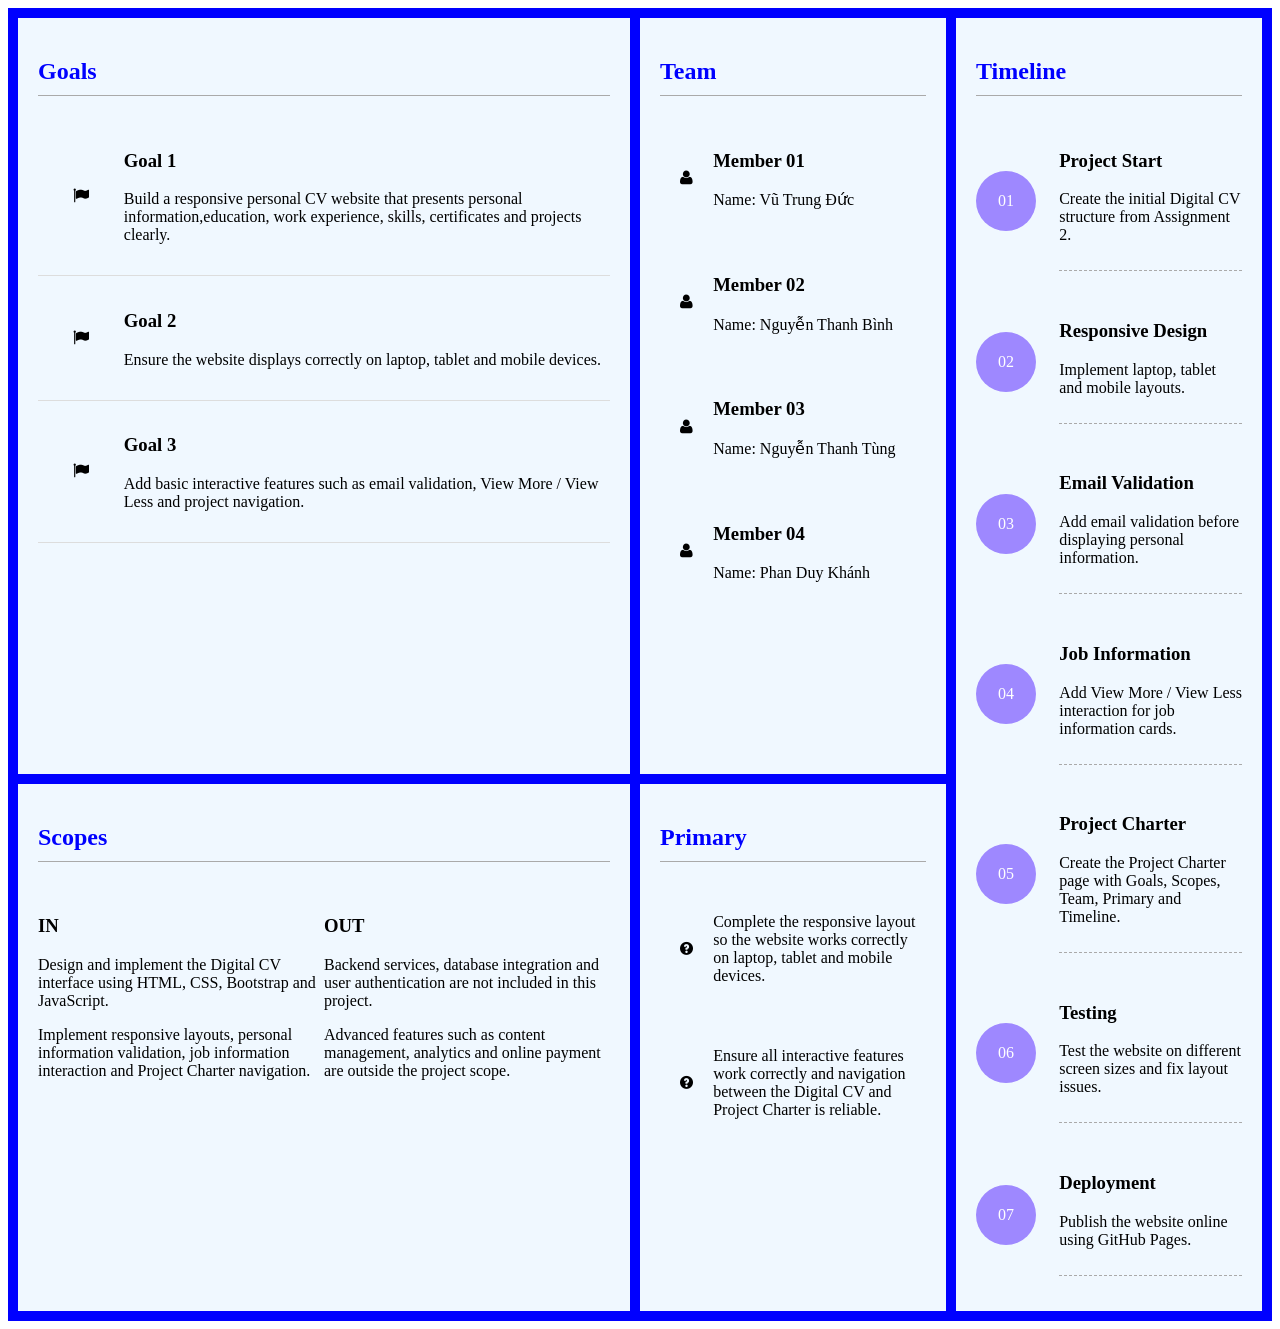
==== commit 1c8b25d7: "Update digital-cv.html" ====
--- a/digital-cv.html
+++ b/digital-cv.html
@@ -24,7 +24,9 @@
                 </div>
                 <div class="goal-content">
                     <h3>Goal 1</h3>
-                    <p>Goal 1 content here</p>
+                    <p>
+                        Build a responsive personal CV website that presents personal information,education, work experience, skills, certificates and projects clearly.
+                    </p>
                 </div>
             </div>
             <div class="goal-item">
@@ -33,7 +35,9 @@
                 </div>
                 <div class="goal-content">
                     <h3>Goal 2</h3>
-                    <p>Goal 2 content here</p>
+                    <p>
+                        Ensure the website displays correctly on laptop, tablet and mobile devices.
+                    </p>
                 </div>
             </div>
             <div class="goal-item">
@@ -42,7 +46,9 @@
                 </div>
                 <div class="goal-content">
                     <h3>Goal 3</h3>
-                    <p >Goal content 3 here</p>
+                    <p >Add basic interactive features such as email validation,
+                        View More / View Less and project navigation.
+                    </p>
                 </div>
             </div>
         </section>
@@ -52,13 +58,25 @@
             <div class="scope-container">
                 <div class="scope-item">
                     <h3>IN</h3>
-                    <p>lorem ispum</p>
-                    <p>lorem ispum</p>
+                    <p>
+                        Design and implement the Digital CV interface using HTML, CSS,
+                        Bootstrap and JavaScript.
+                    </p>
+                    <p>
+                        Implement responsive layouts, personal information validation,
+                        job information interaction and Project Charter navigation.
+                    </p>
                 </div>
                 <div class="scope-item">
                     <h3>OUT</h3>
-                    <p>lorem ispum</p>
-                    <p>lorem ispum</p>
+                    <p>
+                        Backend services, database integration and user authentication
+                        are not included in this project.
+                    </p>
+                    <p>
+                        Advanced features such as content management, analytics
+                        and online payment are outside the project scope.
+                    </p>
                 </div>
             </div>
         </section>
@@ -110,16 +128,20 @@
                     <i class="icon-question"></i>
                 </div>
                 <div class="primary-content">
-                    <p>Lorem ispum</p>
+                    <p>
+                        Complete the responsive layout so the website works correctly
+                        on laptop, tablet and mobile devices.
+                    </p>
                 </div>
             </div>
             <div class="primary-item">
                 <div class="primary-icon">
                     <i class="icon-question"></i>
                 </div>
-                <div class="primary-content">
-                    <p>Lorem ispum</p>
-                </div>
+                <p>
+                        Ensure all interactive features work correctly and navigation
+                        between the Digital CV and Project Charter is reliable.
+                </p>
             </div>
         </section>
         <!-- timeline -->
@@ -131,7 +153,7 @@
             </div>
                 <div class="timeline-content">
                     <h3>Project Start</h3>
-                    <p>Lorem ispum</p>
+                    <p>Create the initial Digital CV structure from Assignment 2.</p>
                 </div>
             </div>
             <div class="timeline-item">
@@ -139,8 +161,8 @@
                     <span>02</span>
             </div>
                 <div class="timeline-content">
-                    <h3>Project Date</h3>
-                    <p>Lorem ispum</p>    
+                    <h3>Responsive Design</h3>
+                    <p>Implement laptop, tablet and mobile layouts.</p>  
                 </div>
             </div>
             <div class="timeline-item">
@@ -148,8 +170,8 @@
                     <span>03</span>
             </div>
                 <div class="timeline-content">
-                    <h3>Project Date</h3>
-                    <p>Lorem ispum</p>    
+                    <h3>Email Validation</h3>
+                    <p>Add email validation before displaying personal information.</p> 
                 </div>
             </div>
             <div class="timeline-item">
@@ -157,8 +179,8 @@
                     <span>04</span>
             </div>
                 <div class="timeline-content">
-                    <h3>Project Date</h3>
-                    <p>Lorem ispum</p>    
+                    <h3>Job Information</h3>
+                    <p>Add View More / View Less interaction for job information cards.</p>
                 </div>
             </div>
             <div class="timeline-item">
@@ -166,8 +188,8 @@
                     <span>05</span>
             </div>
                 <div class="timeline-content">
-                    <h3>Project Date</h3>
-                    <p>Lorem ispum</p>    
+                    <h3>Project Charter</h3>
+                    <p>Create the Project Charter page with Goals, Scopes, Team, Primary and Timeline.</p> 
                 </div>
             </div>
             <div class="timeline-item">
@@ -175,8 +197,8 @@
                     <span>06</span>
             </div>
                 <div class="timeline-content">
-                    <h3>Project Date</h3>
-                    <p>Lorem ispum</p>    
+                    <h3>Testing</h3>
+                    <p>Test the website on different screen sizes and fix layout issues.</p> 
                 </div>
             </div>
             <div class="timeline-item">
@@ -184,11 +206,11 @@
                     <span>07</span>
             </div>
                 <div class="timeline-content">
-                    <h3>Project Date</h3>
-                    <p>Lorem ispum</p>    
+                    <h3>Deployment</h3>
+                    <p>Publish the website online using GitHub Pages.</p> 
                 </div>
             </div>
         </section>
        </main>
     </body>
-</html>+</html>
